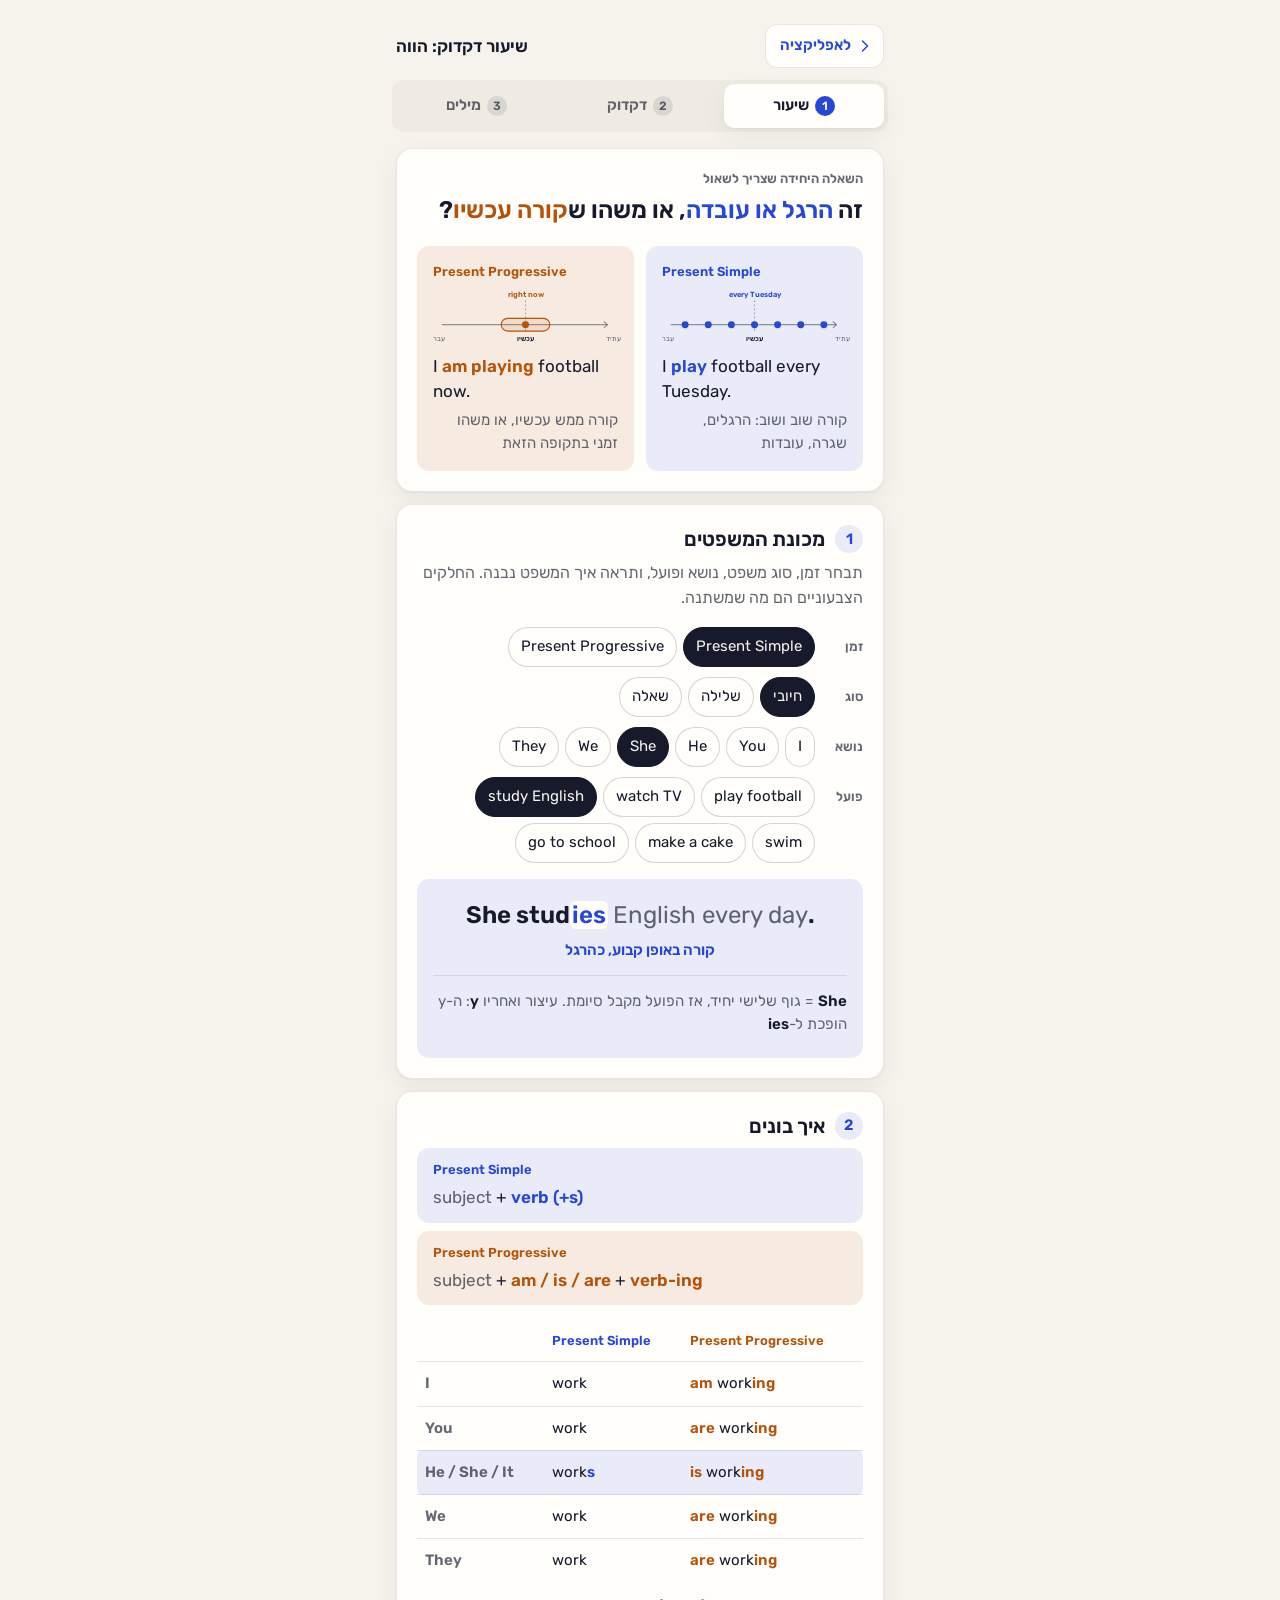
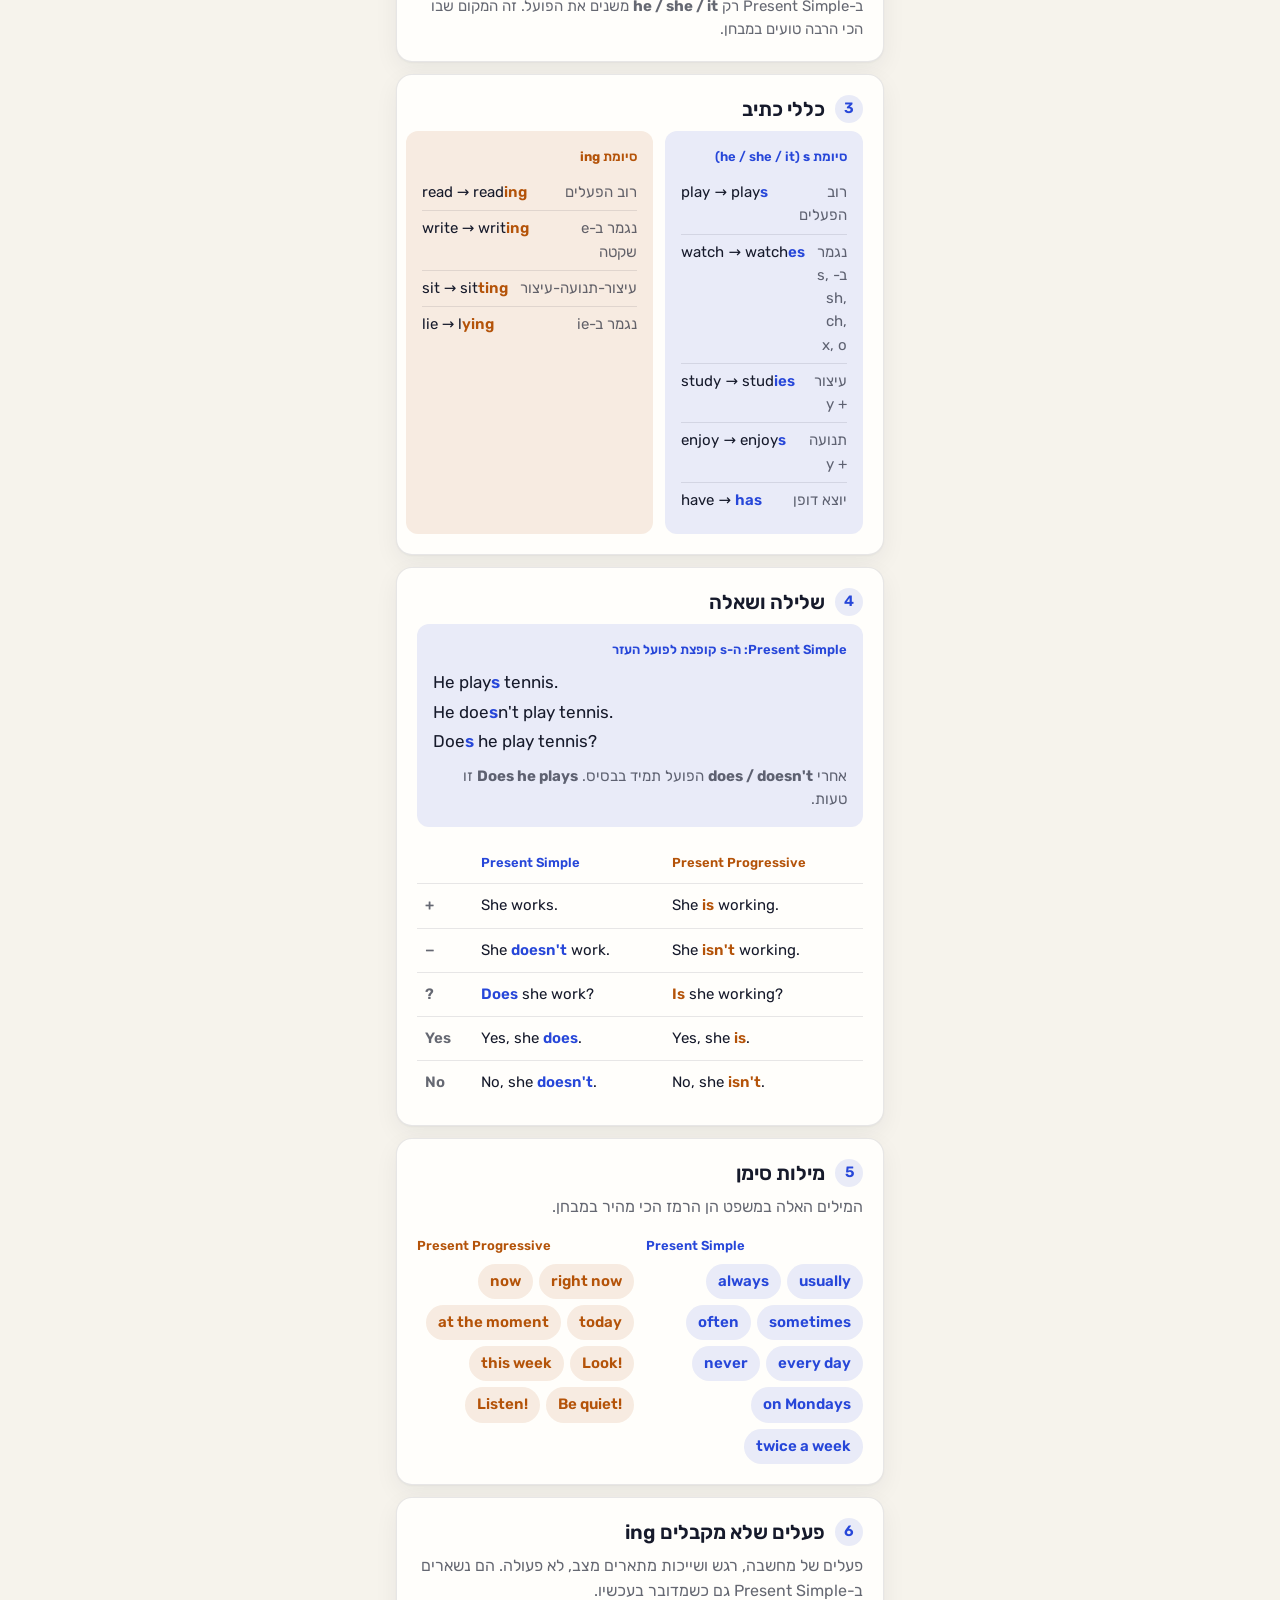
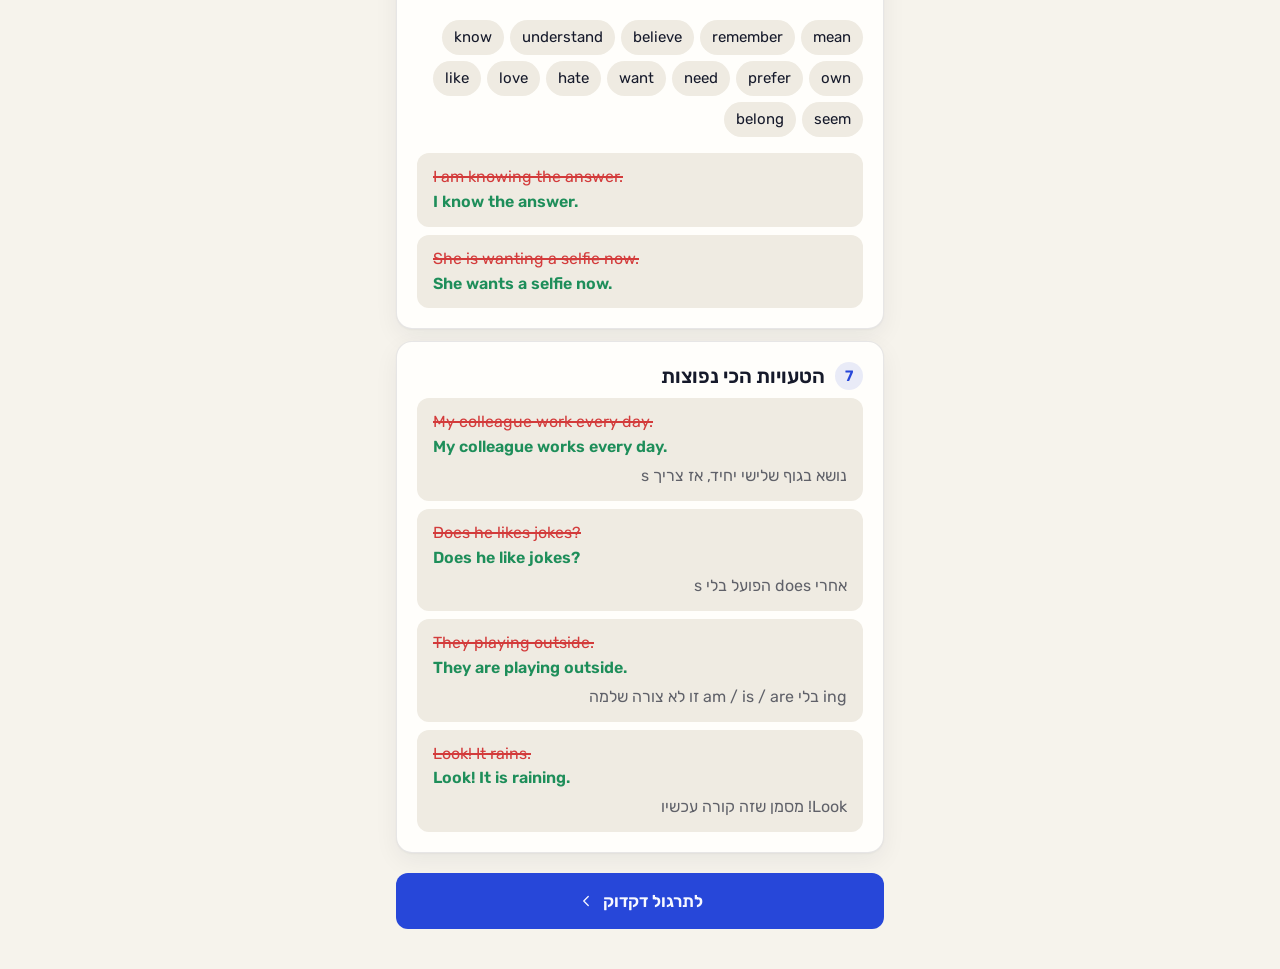
==== lesson.html @ 4d9238d3 "Add a present-tense grammar lesson with practice New lesson page (lesson.html) for today's three stu" ====
<!DOCTYPE html>
<html lang="he" dir="rtl">
<head>
<meta charset="UTF-8">
<meta name="viewport" content="width=device-width, initial-scale=1, viewport-fit=cover">
<title>שיעור דקדוק - הווה</title>
<link rel="manifest" href="manifest.json">
<link rel="icon" href="icons/icon-192.png">
<link rel="apple-touch-icon" href="icons/icon-192.png">
<meta name="color-scheme" content="light dark">
<meta name="theme-color" media="(prefers-color-scheme: light)" content="#F6F3EC">
<meta name="theme-color" media="(prefers-color-scheme: dark)" content="#0F1117">
<link rel="preconnect" href="https://fonts.googleapis.com">
<link rel="preconnect" href="https://fonts.gstatic.com" crossorigin>
<link rel="stylesheet" href="https://fonts.googleapis.com/css2?family=Rubik:wght@400;600&display=swap">
<link rel="stylesheet" href="css/style.css">
<link rel="stylesheet" href="css/lesson.css">
</head>
<body>
<main class="wrap lesson">
  <header class="topbar">
    <a class="back-btn pressable" href="index.html" id="back-link"></a>
    <h1 class="topbar-title">שיעור דקדוק: הווה</h1>
  </header>
  <nav class="tabs" id="tabs" role="tablist" aria-label="חלקי השיעור"></nav>
  <div id="panel"></div>
</main>
<script src="js/icons.js"></script>
<script>document.getElementById('back-link').innerHTML = icon('back') + '<span>לאפליקציה</span>';</script>
<script src="js/lesson.js"></script>
</body>
</html>
---- css/style.css ----
/* ===== Tokens ===== */
:root{
  --bg:            #F6F3EC;
  --surface:       #FFFEFB;
  --sunken:        #EFEBE2;
  --border:        rgba(22,26,43,0.10);
  --border-strong: rgba(22,26,43,0.18);
  --text-1:        #161A2B;
  --text-2:        rgba(22,26,43,0.66);
  --text-3:        rgba(22,26,43,0.44);

  --accent:        #2747D9;
  --accent-soft:   rgba(39,71,217,0.10);
  --on-accent:     #F7F8FF;
  --hero-bg:       #2747D9;
  --hero-fg:       #F7F8FF;

  --good:          #1E8E5A;
  --good-soft:     rgba(30,142,90,0.12);
  --bad:           #D33B3B;
  --bad-soft:      rgba(211,59,59,0.10);

  --card:          #FFFEFB;
  --card-back:     #FBF8F0;
  --card-rule:     rgba(39,71,217,0.12);
  --card-margin:   rgba(211,59,59,0.50);

  --elev: 0 1px 2px rgba(22,26,43,0.04), 0 8px 24px rgba(22,26,43,0.06);

  --r-sm: 12px;
  --r-md: 16px;
  --r-pill: 999px;

  --ease-out: cubic-bezier(0.23, 1, 0.32, 1);
  --font: 'Rubik', system-ui, -apple-system, 'Segoe UI', sans-serif;
}

@media (prefers-color-scheme: dark){
  :root{
    --bg:            #0F1117;
    --surface:       #171A22;
    --sunken:        #12141B;
    --border:        rgba(255,255,255,0.09);
    --border-strong: rgba(255,255,255,0.16);
    --text-1:        #EEF0F6;
    --text-2:        rgba(238,240,246,0.68);
    --text-3:        rgba(238,240,246,0.44);

    --accent:        #93A6FF;
    --accent-soft:   rgba(147,166,255,0.13);
    --on-accent:     #0F1117;
    --hero-bg:       #24317A;
    --hero-fg:       #EEF0F6;

    --good:          #4CC38A;
    --good-soft:     rgba(76,195,138,0.14);
    --bad:           #FF7B7B;
    --bad-soft:      rgba(255,123,123,0.13);

    --card:          #1B1E28;
    --card-back:     #1E2230;
    --card-rule:     rgba(147,166,255,0.09);
    --card-margin:   rgba(255,123,123,0.40);

    --elev: none;
  }
}

/* ===== Base ===== */
*{box-sizing:border-box;}
html{
  -webkit-tap-highlight-color:transparent;
  -webkit-text-size-adjust:100%;
  overscroll-behavior:none;
}
body{
  margin:0;
  background:var(--bg);
  color:var(--text-1);
  font-family:var(--font);
  font-size:16px;
  line-height:1.55;
  min-height:100dvh;
}
h1,h2,h3,p{margin:0;}
button{
  font:inherit;color:inherit;background:none;border:0;padding:0;margin:0;
  text-align:inherit;cursor:pointer;
  touch-action:manipulation;
  user-select:none;-webkit-user-select:none;
}
button:disabled{cursor:default;}
button:focus-visible{outline:2px solid var(--accent);outline-offset:2px;}
bdi{unicode-bidi:isolate;}
.icon{width:20px;height:20px;flex:none;}

.wrap{
  max-width:520px;margin:0 auto;
  padding:calc(env(safe-area-inset-top, 0px) + 24px) 16px calc(env(safe-area-inset-bottom, 0px) + 40px);
}

.pressable{transition:transform 140ms var(--ease-out), opacity 140ms var(--ease-out);}
.pressable:active:not(:disabled){transform:scale(0.97);}

/* ===== Shared ===== */
.lede{color:var(--text-2);font-size:16px;}
.chip{
  flex:none;display:inline-flex;align-items:center;gap:4px;
  font-size:13px;font-weight:600;line-height:1;
  padding:6px 10px;border-radius:var(--r-pill);
  background:var(--sunken);color:var(--text-2);
}
.chip-accent{background:var(--accent);color:var(--on-accent);}
.meter{display:block;height:6px;border-radius:var(--r-pill);background:var(--sunken);overflow:hidden;}
.meter > span{display:block;height:100%;border-radius:inherit;background:var(--accent);}

/* ===== Home ===== */
.home-head{margin-bottom:20px;}
.eyebrow{display:block;font-size:13px;font-weight:600;color:var(--accent);margin-bottom:4px;}
.home-head h1{font-size:32px;font-weight:600;line-height:1.2;margin-bottom:4px;}

.bento{display:grid;grid-template-columns:1fr 1fr;gap:12px;margin-bottom:12px;}

.home-rows{display:flex;flex-direction:column;gap:12px;margin-bottom:32px;}
a.exam-row, a.task-open{color:inherit;text-decoration:none;}
a.task-open{display:inline-flex;align-items:center;color:var(--accent);}
.exam-row{
  display:flex;align-items:center;gap:16px;width:100%;
  padding:16px;border-radius:var(--r-md);
  background:var(--surface);border:1px solid var(--border);box-shadow:var(--elev);
}
.exam-icon{
  flex:none;width:44px;height:44px;border-radius:var(--r-sm);
  display:flex;align-items:center;justify-content:center;
  background:var(--accent);color:var(--on-accent);
}
.exam-icon .icon{width:22px;height:22px;}
.exam-icon-soft{background:var(--accent-soft);color:var(--accent);}
.exam-row .meter{margin-top:6px;}
.row-go{flex:none;display:flex;color:var(--text-3);}
.bento-single{grid-template-columns:1fr;}
.tile{
  position:relative;display:flex;flex-direction:column;gap:4px;
  min-height:156px;padding:16px;border-radius:var(--r-md);
}
.tile-label{font-size:13px;font-weight:600;opacity:0.8;}
.tile-hero{background:var(--hero-bg);color:var(--hero-fg);}
.hero-num{display:flex;align-items:baseline;gap:6px;margin-top:4px;}
.hero-int{font-size:56px;font-weight:600;line-height:1;font-variant-numeric:tabular-nums;}
.hero-unit{font-size:24px;font-weight:600;opacity:0.7;}
.hero-clock{font-size:16px;font-variant-numeric:tabular-nums;opacity:0.8;align-self:flex-start;}
.tile-foot{margin-top:auto;font-size:13px;opacity:0.72;}
.hero-done{font-size:32px;font-weight:600;line-height:1.2;margin-top:auto;}

.tile-plan{
  background:var(--surface);border:1px solid var(--border);box-shadow:var(--elev);
  color:var(--text-1);
}
.tile-plan .tile-label{color:var(--accent);opacity:1;}
.plan-tile-day{font-size:20px;font-weight:600;line-height:1.25;}
.plan-tile-status{font-size:13px;color:var(--text-2);}
.tile-plan .meter{margin-top:auto;margin-inline-end:32px;}
.tile-go{
  position:absolute;inset-inline-end:12px;bottom:10px;
  color:var(--text-3);display:flex;
}

.section-title{font-size:20px;font-weight:600;margin-bottom:12px;}
.unit-list{display:flex;flex-direction:column;gap:12px;}
.unit{
  display:flex;align-items:center;gap:16px;width:100%;
  padding:16px;border-radius:var(--r-md);
  background:var(--surface);border:1px solid var(--border);box-shadow:var(--elev);
}
.unit-body{flex:1;min-width:0;display:flex;flex-direction:column;gap:2px;}
.unit-name{font-size:17px;font-weight:600;line-height:1.3;}
.unit-meta{font-size:13px;color:var(--text-2);}
.unit .meter{margin-top:6px;}

/* flame badge (the design you chose: glow ring + small flame) */
.dot-wrap{position:relative;flex:none;display:block;}
.dot{
  width:44px;height:44px;border-radius:50%;
  display:flex;align-items:center;justify-content:center;
  background:var(--accent-soft);color:var(--accent);
  font-size:15px;font-weight:600;line-height:1;
}
.dot-long{font-size:12px;}
.unit[data-id="hard"] .dot{background:var(--bad-soft);color:var(--bad);font-size:20px;}
.dot-ring{
  position:absolute;inset:-4px;border-radius:50%;border-style:solid;
  animation:ring-pulse 1.6s ease-in-out infinite;
}
.dot-flame{
  position:absolute;bottom:-3px;inset-inline-end:-3px;
  border-radius:50%;background:var(--surface);
  box-shadow:0 1px 4px rgba(0,0,0,0.18);
  display:flex;align-items:center;justify-content:center;
}
.flame-icon{flex:none;animation:flame-flicker 1s ease-in-out infinite;}
@keyframes ring-pulse{
  0%,100%{box-shadow:0 0 0 0 rgba(var(--ring-glow-rgb),0.45);}
  50%{box-shadow:0 0 0 6px rgba(var(--ring-glow-rgb),0);}
}
@keyframes flame-flicker{
  0%,100%{transform:scale(1) rotate(0deg);}
  25%{transform:scale(1.06) rotate(-3deg);}
  50%{transform:scale(1.1) rotate(0deg);}
  75%{transform:scale(1.06) rotate(3deg);}
}

/* ===== Top bar ===== */
.topbar{display:flex;align-items:center;gap:12px;min-height:44px;margin-bottom:20px;}
.back-btn{
  flex:none;display:inline-flex;align-items:center;gap:4px;
  min-height:44px;padding-inline:8px 14px;border-radius:var(--r-sm);
  background:var(--surface);border:1px solid var(--border);
  color:var(--accent);font-size:15px;font-weight:600;
}
.topbar-title{
  flex:1;min-width:0;font-size:17px;font-weight:600;
  white-space:nowrap;overflow:hidden;text-overflow:ellipsis;text-align:end;
}

/* ===== Practice ===== */
.wrap[data-screen="practice"]{min-height:100dvh;display:flex;flex-direction:column;}
.wrap[data-screen="practice"] .index-card{flex:1;max-height:480px;}
.wrap[data-screen="practice"] .answer-row{margin-top:auto;padding-top:16px;}
.round{margin-bottom:16px;}
.round-bar{display:flex;height:6px;border-radius:var(--r-pill);background:var(--sunken);overflow:hidden;margin-bottom:8px;}
.seg-good{background:var(--good);}
.seg-bad{background:var(--bad);}
.round-stats{display:flex;gap:16px;font-size:13px;color:var(--text-2);}
.stat b{font-size:17px;font-weight:600;font-variant-numeric:tabular-nums;margin-inline-end:2px;}
.stat-good b{color:var(--good);}
.stat-bad b{color:var(--bad);}
.stat-left{margin-inline-start:auto;}
.stat-left b{color:var(--text-1);}

.round-chip{
  font-size:13px;font-weight:600;color:var(--accent);
  background:var(--accent-soft);border-radius:var(--r-sm);
  padding:8px 12px;margin-bottom:12px;
}

/* The signature: a ruled index card */
.index-card{
  position:relative;display:flex;flex-direction:column;width:100%;
  min-height:280px;padding:0 20px 16px;
  border-radius:var(--r-md);border:1px solid var(--border);box-shadow:var(--elev);
  background-color:var(--card);
  background-image:repeating-linear-gradient(to bottom, transparent 0 31px, var(--card-rule) 31px 32px);
  background-size:100% calc(100% - 56px - 40px);
  background-position:0 56px;
  background-repeat:no-repeat;
  text-align:center;
}
.index-card::before{
  content:'';position:absolute;inset-inline:0;top:52px;height:2px;
  background:var(--card-margin);
}
.index-card.is-back{background-color:var(--card-back);}
.ic-head{
  display:flex;align-items:center;justify-content:space-between;
  height:52px;font-size:13px;font-weight:600;color:var(--text-2);
}
.ic-count{font-variant-numeric:tabular-nums;}
.ic-word{
  flex:1;display:flex;align-items:center;justify-content:center;flex-wrap:wrap;column-gap:8px;
  padding:24px 0;font-size:32px;font-weight:600;line-height:1.25;
  overflow-wrap:anywhere;
}
.ic-word-he{color:var(--accent);line-height:1.35;}
.ic-pos{font-size:17px;font-weight:400;color:var(--text-2);}
.ic-hint{min-height:20px;font-size:13px;color:var(--text-2);}

.index-card[data-anim="flip"]{animation:card-flip 180ms var(--ease-out);}
.index-card[data-anim="next"]{animation:card-next 220ms var(--ease-out);}
@keyframes card-flip{
  from{transform:scale(0.98);filter:blur(2px);opacity:0.6;}
  to{transform:none;filter:none;opacity:1;}
}
@keyframes card-next{
  from{transform:translateY(10px);opacity:0;}
  to{transform:none;opacity:1;}
}

.answer-row{display:flex;gap:12px;}
.btn{
  display:inline-flex;align-items:center;justify-content:center;gap:8px;
  min-height:56px;padding:0 16px;border-radius:var(--r-sm);
  font-size:17px;font-weight:600;line-height:1;
}
.answer-row .btn{flex:1;}
.btn-bad{background:var(--bad-soft);color:var(--bad);}
.btn-good{background:var(--good-soft);color:var(--good);}
.btn:disabled{opacity:0.4;}

.tool-row{display:flex;align-items:center;justify-content:space-between;gap:12px;margin-top:12px;}
.btn-quiet{
  display:inline-flex;align-items:center;gap:6px;
  min-height:44px;padding-inline:8px 12px;border-radius:var(--r-sm);
  color:var(--text-2);font-size:15px;font-weight:600;
}
.btn-quiet:disabled{opacity:0.4;}
.icon-btn{
  width:48px;height:48px;border-radius:var(--r-sm);
  display:inline-flex;align-items:center;justify-content:center;
  background:var(--surface);border:1px solid var(--border);color:var(--accent);
}
.icon-btn .icon{width:22px;height:22px;}

/* ===== Done ===== */
.done-screen{
  display:flex;flex-direction:column;align-items:center;text-align:center;
  padding:32px 20px 20px;border-radius:var(--r-md);
  background:var(--surface);border:1px solid var(--border);box-shadow:var(--elev);
}
.done-mark{
  width:64px;height:64px;border-radius:50%;margin-bottom:16px;
  display:flex;align-items:center;justify-content:center;
  background:var(--good-soft);color:var(--good);
  animation:done-pop 320ms var(--ease-out) both;
}
.done-mark .icon{width:32px;height:32px;stroke-width:2.25;}
.done-screen h2{font-size:24px;font-weight:600;line-height:1.25;margin-bottom:8px;}
.done-screen p{color:var(--text-2);margin-bottom:24px;}
.done-screen .btn{width:100%;margin-top:8px;}
.btn-primary{background:var(--accent);color:var(--on-accent);}
.btn-secondary{background:var(--accent-soft);color:var(--accent);}
@keyframes done-pop{
  from{transform:scale(0.9);opacity:0;}
  to{transform:none;opacity:1;}
}

/* ===== Study plan ===== */
.topbar + .lede{margin-bottom:16px;}
.day{
  padding:16px;margin-bottom:12px;border-radius:var(--r-md);
  background:var(--surface);border:1px solid var(--border);box-shadow:var(--elev);
  scroll-margin-top:16px;
}
.day.today{border-color:var(--accent);box-shadow:0 0 0 1px var(--accent), var(--elev);}
.day.past{opacity:0.6;}
.day-head{display:flex;align-items:baseline;gap:8px;margin-bottom:4px;}
.day-head h2{font-size:17px;font-weight:600;}
.day-sub{font-size:13px;color:var(--text-2);}
.day-head .chip, .day-count{margin-inline-start:auto;align-self:center;}
.day-count{font-size:13px;font-weight:600;color:var(--text-2);font-variant-numeric:tabular-nums;}
.day-rest{color:var(--text-2);}

.tasks{list-style:none;margin:0;padding:0;}
.task{display:flex;align-items:center;gap:8px;border-top:1px solid var(--border);}
.task:first-child{border-top:0;}
.task-toggle{
  flex:1;min-width:0;display:flex;align-items:center;gap:12px;
  min-height:52px;padding:8px 0;text-align:start;
}
.check{
  flex:none;width:24px;height:24px;border-radius:50%;
  border:2px solid var(--border-strong);
  display:flex;align-items:center;justify-content:center;color:var(--on-accent);
}
.check .icon{width:14px;height:14px;stroke-width:2.5;opacity:0;}
.task.is-done .check{background:var(--good);border-color:var(--good);}
.task.is-done .check .icon{opacity:1;}
.task.pop .check{animation:check-pop 160ms var(--ease-out);}
@keyframes check-pop{
  from{transform:scale(0.85);}
  to{transform:none;}
}
.task-text{flex:1;line-height:1.45;}
.task-text bdi{white-space:nowrap;}
.task.is-done .task-text{color:var(--text-2);text-decoration:line-through;text-decoration-color:var(--border-strong);}
.task-open{
  flex:none;min-height:44px;padding:0 12px;border-radius:var(--r-sm);
  background:var(--accent-soft);color:var(--accent);font-size:13px;font-weight:600;
}

.tips{margin:12px 0 0;padding:8px 12px;border-radius:var(--r-sm);background:var(--sunken);}
.tip{display:flex;justify-content:space-between;gap:12px;padding:4px 0;font-size:15px;}
.tip dt{color:var(--text-2);}
.tip dd{margin:0;font-weight:600;color:var(--accent);white-space:nowrap;}

/* ===== Screen enter (only when switching screens) ===== */
.screen-enter > *{animation:rise 260ms var(--ease-out) both;}
.screen-enter > *:nth-child(2){animation-delay:40ms;}
.screen-enter > *:nth-child(3){animation-delay:80ms;}
.screen-enter > *:nth-child(4){animation-delay:120ms;}
.screen-enter > *:nth-child(n+5){animation-delay:160ms;}
@keyframes rise{
  from{transform:translateY(8px);opacity:0;}
  to{transform:none;opacity:1;}
}

/* ===== Hover (mouse only) ===== */
@media (hover: hover) and (pointer: fine){
  .unit:hover, .tile-plan:hover, .exam-row:hover, .day:hover{border-color:var(--border-strong);}
  .back-btn:hover, .icon-btn:hover{border-color:var(--border-strong);}
  .btn-quiet:not(:disabled):hover{color:var(--text-1);}
}

@media (prefers-reduced-motion: reduce){
  .dot-ring, .flame-icon{animation:none;}
  .pressable:active:not(:disabled){transform:none;}
  .screen-enter > *, .index-card[data-anim], .done-mark, .task.pop .check{animation:fade 160ms ease both;}
  @keyframes fade{from{opacity:0;}to{opacity:1;}}
}
---- css/lesson.css ----
/* Lesson page. Builds on the tokens in style.css.
   Two tenses get two codes everywhere: Simple = ink blue (the accent), Progressive = amber. */
:root{
  --simple:      var(--accent);
  --simple-soft: var(--accent-soft);
  --prog:        #B45309;
  --prog-soft:   rgba(180,83,9,0.11);
  --r-xs: 6px;
}
@media (prefers-color-scheme: dark){
  :root{
    --prog:      #F5B25C;
    --prog-soft: rgba(245,178,92,0.14);
  }
}

a{color:inherit;text-decoration:none;}
a:focus-visible{outline:2px solid var(--accent);outline-offset:2px;}
.lesson .topbar{margin-bottom:12px;}

/* Tabs */
.tabs{
  position:sticky;top:0;z-index:5;
  display:grid;grid-template-columns:repeat(3,1fr);gap:4px;
  padding:4px;margin:0 -4px 16px;border-radius:var(--r-sm);
  background:var(--sunken);
}
.tab{
  display:flex;align-items:center;justify-content:center;gap:6px;
  min-height:44px;padding:0 8px;border-radius:10px;
  font-size:15px;font-weight:600;color:var(--text-2);text-align:center;
  transition:background-color 150ms var(--ease-out), color 150ms var(--ease-out);
  user-select:none;-webkit-user-select:none;touch-action:manipulation;
}
.tab-num{
  flex:none;width:20px;height:20px;border-radius:50%;
  display:flex;align-items:center;justify-content:center;
  font-size:12px;background:var(--border);color:var(--text-2);
}
.tab.on{background:var(--surface);color:var(--text-1);box-shadow:var(--elev);}
.tab.on .tab-num{background:var(--accent);color:var(--on-accent);}

/* Lesson cards */
.ls-card{
  padding:20px;margin-bottom:12px;border-radius:var(--r-md);
  background:var(--surface);border:1px solid var(--border);box-shadow:var(--elev);
}
.ls-card h3{display:flex;align-items:center;gap:10px;font-size:20px;font-weight:600;line-height:1.3;margin-bottom:8px;}
.ls-num{
  flex:none;width:28px;height:28px;border-radius:50%;
  display:flex;align-items:center;justify-content:center;
  font-size:15px;background:var(--accent-soft);color:var(--accent);
}
.ls-text{color:var(--text-2);margin-bottom:16px;}
.ls-note{font-size:15px;color:var(--text-2);margin-top:12px;}
.ls-kicker{font-size:13px;font-weight:600;color:var(--text-2);margin-bottom:6px;}
.ls-hero h2{font-size:24px;font-weight:600;line-height:1.3;margin-bottom:20px;}
.c-simple{color:var(--simple);}
.c-prog{color:var(--prog);}
.en{font-size:17px;line-height:1.5;}
.en b{font-weight:600;}

.t-simple{--t:var(--simple);--t-soft:var(--simple-soft);}
.t-prog{--t:var(--prog);--t-soft:var(--prog-soft);}
.vs-name{display:block;font-size:13px;font-weight:600;color:var(--t, var(--text-2));margin-bottom:8px;}

/* Hero: two timelines */
.vs{display:grid;grid-template-columns:1fr;gap:12px;}
.vs-col{padding:16px;border-radius:var(--r-sm);background:var(--t-soft);}
.vs-col .en b{color:var(--t);}
.vs-he{font-size:15px;color:var(--text-2);margin-top:4px;}
.timeline{display:block;width:100%;height:auto;margin:4px 0 8px;overflow:visible;}
.tl-axis{stroke:var(--text-3);stroke-width:2;stroke-linecap:round;stroke-linejoin:round;}
.tl-now{stroke:var(--text-3);stroke-width:1.5;stroke-dasharray:3 4;}
.tl-label{font-family:var(--font);font-size:12px;fill:var(--text-2);}
.tl-label-now{font-weight:600;fill:var(--text-1);}
.tl-cap{font-family:var(--font);font-size:13px;font-weight:600;fill:var(--simple);direction:ltr;}
.tl-cap-prog{fill:var(--prog);}
.tl-dot{fill:var(--simple);}
.tl-band{fill:var(--prog-soft);stroke:var(--prog);stroke-width:2;}
.tl-band-dot{fill:var(--prog);}

/* Sentence machine */
.sm-controls{display:flex;flex-direction:column;gap:10px;margin-bottom:16px;}
.sm-row{display:flex;align-items:flex-start;gap:12px;}
.sm-label{flex:none;width:36px;padding-top:10px;font-size:13px;font-weight:600;color:var(--text-2);}
.seg{display:flex;flex-wrap:wrap;gap:6px;flex:1;min-width:0;}
.seg-btn{
  min-height:40px;padding:0 12px;border-radius:var(--r-pill);
  border:1px solid var(--border-strong);background:var(--surface);
  font-size:15px;color:var(--text-1);
  transition:background-color 150ms var(--ease-out), border-color 150ms var(--ease-out), color 150ms var(--ease-out), transform 140ms var(--ease-out);
}
.seg-btn:active{transform:scale(0.97);}
.seg-btn.on{background:var(--text-1);border-color:var(--text-1);color:var(--bg);}
.sm-output{padding:20px 16px;border-radius:var(--r-sm);background:var(--t-soft);text-align:center;}
.sm-output.t-simple{--t:var(--simple);--t-soft:var(--simple-soft);}
.sm-output.t-prog{--t:var(--prog);--t-soft:var(--prog-soft);}
.sm-output.bump .sm-sentence{animation:sm-bump 200ms var(--ease-out);}
@keyframes sm-bump{from{opacity:0.4;transform:translateY(4px);}to{opacity:1;transform:none;}}
.sm-sentence{font-size:24px;font-weight:600;line-height:1.35;overflow-wrap:anywhere;}
.tk-aux{color:var(--t);}
.tk-suf{color:var(--t);background:var(--surface);border-radius:var(--r-xs);padding:0 2px;}
.tk-rest{color:var(--text-2);font-weight:400;}
.sm-meaning{font-size:15px;font-weight:600;color:var(--t);margin-top:8px;}
.sm-rules{list-style:none;margin:12px 0 0;padding:12px 0 0;border-top:1px solid var(--border);text-align:start;}
.sm-rules li{font-size:15px;color:var(--text-2);padding:2px 0;}
.sm-rules li b{color:var(--text-1);font-weight:600;}

/* Formula + tables */
.formula{display:flex;flex-direction:column;gap:8px;margin-bottom:16px;}
.formula-row{padding:12px 16px;border-radius:var(--r-sm);background:var(--t-soft);}
.formula-row .vs-name{margin-bottom:4px;}
.formula-row p{font-size:17px;}
.f-part{color:var(--text-2);}
.f-key{color:var(--t);font-weight:600;white-space:nowrap;}
.table-wrap{overflow-x:auto;margin:0 -4px;padding:0 4px;direction:ltr;}
.conj{width:100%;border-collapse:collapse;font-size:15px;}
.conj th, .conj td{padding:10px 8px;text-align:left;border-bottom:1px solid var(--border);white-space:nowrap;}
.conj thead th{font-size:13px;font-weight:600;white-space:normal;vertical-align:bottom;}
.conj tbody th{font-weight:600;color:var(--text-2);white-space:normal;}
.conj-forms td{white-space:normal;}
.conj tbody tr:last-child th, .conj tbody tr:last-child td{border-bottom:0;}
.row-third{background:var(--simple-soft);}
.row-third th:first-child{border-radius:var(--r-xs) 0 0 var(--r-xs);}
.row-third td:last-child{border-radius:0 var(--r-xs) var(--r-xs) 0;}
.hl-s{color:var(--simple);font-weight:600;}
.hl-p{color:var(--prog);font-weight:600;}

/* Spelling */
.spell-grid{display:grid;grid-template-columns:1fr;gap:12px;}
.spell{padding:16px;border-radius:var(--r-sm);background:var(--t-soft);}
.spell ul{list-style:none;margin:0;padding:0;}
.spell li{display:flex;justify-content:space-between;align-items:baseline;gap:12px;padding:6px 0;border-top:1px solid var(--border);font-size:15px;}
.spell li:first-child{border-top:0;}
.spell li span:first-child{color:var(--text-2);}
.spell li span:last-child{white-space:nowrap;}
.spell li b{color:var(--t);font-weight:600;}

/* The s jumps */
.jump{padding:16px;border-radius:var(--r-sm);background:var(--t-soft);margin-bottom:16px;}
.jump .en{padding:2px 0;}
.jump .ls-note{margin-top:8px;}

/* Signals + tags */
.signals{display:grid;grid-template-columns:1fr;gap:12px;}
.tags{display:flex;flex-wrap:wrap;gap:6px;justify-content:flex-end;}
.tags span{
  padding:6px 12px;border-radius:var(--r-pill);font-size:15px;
  background:var(--t-soft, var(--sunken));color:var(--t, var(--text-1));font-weight:600;
}
.tags-plain{margin-bottom:16px;}
.tags-plain span{background:var(--sunken);color:var(--text-1);font-weight:400;}

/* Fixes */
.fix-list{display:flex;flex-direction:column;gap:8px;}
.fix{padding:12px 16px;border-radius:var(--r-sm);background:var(--sunken);}
.fix p{font-size:16px;}
.fix-bad{color:var(--bad);text-decoration:line-through;text-decoration-thickness:1.5px;}
.fix-good{color:var(--good);font-weight:600;}
.fix-why{font-size:13px;color:var(--text-2);margin-top:4px;}

.ls-next{width:100%;margin-top:8px;}
.ls-next .icon, .q-next .icon{width:18px;height:18px;}

/* ===== Quiz ===== */
.quiz-head{display:flex;align-items:center;justify-content:space-between;font-size:15px;color:var(--text-2);margin-bottom:8px;}
.quiz-score{display:inline-flex;align-items:center;gap:4px;font-weight:600;color:var(--good);}
.quiz-score .icon{width:16px;height:16px;stroke-width:2.5;}
.quiz-meter{margin-bottom:16px;}
.q-card{
  padding:20px;border-radius:var(--r-md);
  background:var(--surface);border:1px solid var(--border);box-shadow:var(--elev);
}
.q-type{font-size:13px;font-weight:600;color:var(--text-2);margin-bottom:12px;}
.q-sentence{font-size:20px;font-weight:600;line-height:1.5;margin-bottom:20px;overflow-wrap:anywhere;}
.q-verb{color:var(--accent);font-weight:400;}
.blank{
  display:inline-block;min-width:72px;height:1.1em;vertical-align:-0.15em;
  border-bottom:2px solid var(--accent);margin:0 2px;
}

.options{display:flex;flex-direction:column;gap:8px;}
.options-2{flex-direction:row;}
.options-2 .opt{flex:1;justify-content:center;}
.opt{
  display:flex;align-items:center;gap:8px;
  min-height:52px;padding:0 16px;border-radius:var(--r-sm);
  border:1px solid var(--border-strong);background:var(--surface);
  font-size:17px;font-weight:600;text-align:left;
  transition:background-color 150ms var(--ease-out), border-color 150ms var(--ease-out), color 150ms var(--ease-out), transform 140ms var(--ease-out);
}
.opt .icon{width:18px;height:18px;}
.opt:disabled{cursor:default;}
.opt:disabled:not(.is-right):not(.is-wrong){opacity:0.5;}
.opt.is-right{background:var(--good-soft);border-color:var(--good);color:var(--good);}
.opt.is-wrong{background:var(--bad-soft);border-color:var(--bad);color:var(--bad);}

.type-row{display:flex;gap:8px;}
.type-input{
  flex:1;min-width:0;min-height:52px;padding:0 14px;border-radius:var(--r-sm);
  border:1px solid var(--border-strong);background:var(--bg);color:var(--text-1);
  font:inherit;font-size:17px;
}
.type-input:focus{outline:2px solid var(--accent);outline-offset:1px;border-color:transparent;}
.type-input.is-right{border-color:var(--good);background:var(--good-soft);color:var(--good);}
.type-input.is-wrong{border-color:var(--bad);background:var(--bad-soft);color:var(--bad);text-decoration:line-through;}
.type-row .btn{min-height:52px;}

.feedback{
  margin-top:16px;padding:14px 16px;border-radius:var(--r-sm);
  animation:fb-in 220ms var(--ease-out);
}
@keyframes fb-in{from{opacity:0;transform:translateY(6px);}to{opacity:1;transform:none;}}
.fb-good{background:var(--good-soft);}
.fb-bad{background:var(--bad-soft);}
.fb-title{display:flex;align-items:center;gap:6px;font-weight:600;margin-bottom:6px;}
.fb-good .fb-title{color:var(--good);}
.fb-bad .fb-title{color:var(--bad);}
.fb-title .icon{width:18px;height:18px;stroke-width:2.5;}
.fb-full{font-size:17px;line-height:1.5;}
.fb-full mark{background:none;color:var(--good);font-weight:600;}
.fb-why{font-size:15px;color:var(--text-2);margin-top:4px;}
.q-next{width:100%;margin-top:12px;}

/* Results */
.result{
  display:flex;flex-direction:column;align-items:center;text-align:center;
  padding:28px 20px 20px;border-radius:var(--r-md);
  background:var(--surface);border:1px solid var(--border);box-shadow:var(--elev);
  margin-bottom:24px;
}
.result .tile-label{color:var(--text-2);}
.result-score{display:flex;align-items:baseline;gap:2px;margin:8px 0;direction:ltr;}
.result-int{font-size:56px;font-weight:600;line-height:1;font-variant-numeric:tabular-nums;}
.result-of{font-size:24px;font-weight:600;color:var(--text-2);}
.result-msg{color:var(--text-2);margin-bottom:20px;}
.result .btn{width:100%;margin-top:8px;}
.mist-title{font-size:17px;font-weight:600;margin-bottom:8px;}
.mistakes{display:flex;flex-direction:column;gap:8px;}
.mistake{padding:12px 16px;border-radius:var(--r-sm);background:var(--surface);border:1px solid var(--border);}

@media (min-width: 560px){
  .vs, .spell-grid, .signals{grid-template-columns:1fr 1fr;}
}
@media (hover: hover) and (pointer: fine){
  .opt:not(:disabled):hover, .seg-btn:not(.on):hover{border-color:var(--text-3);}
  .tab:not(.on):hover{color:var(--text-1);}
}
@media (prefers-reduced-motion: reduce){
  .feedback, .sm-output.bump .sm-sentence{animation:fade 160ms ease both;}
  .seg-btn:active{transform:none;}
}
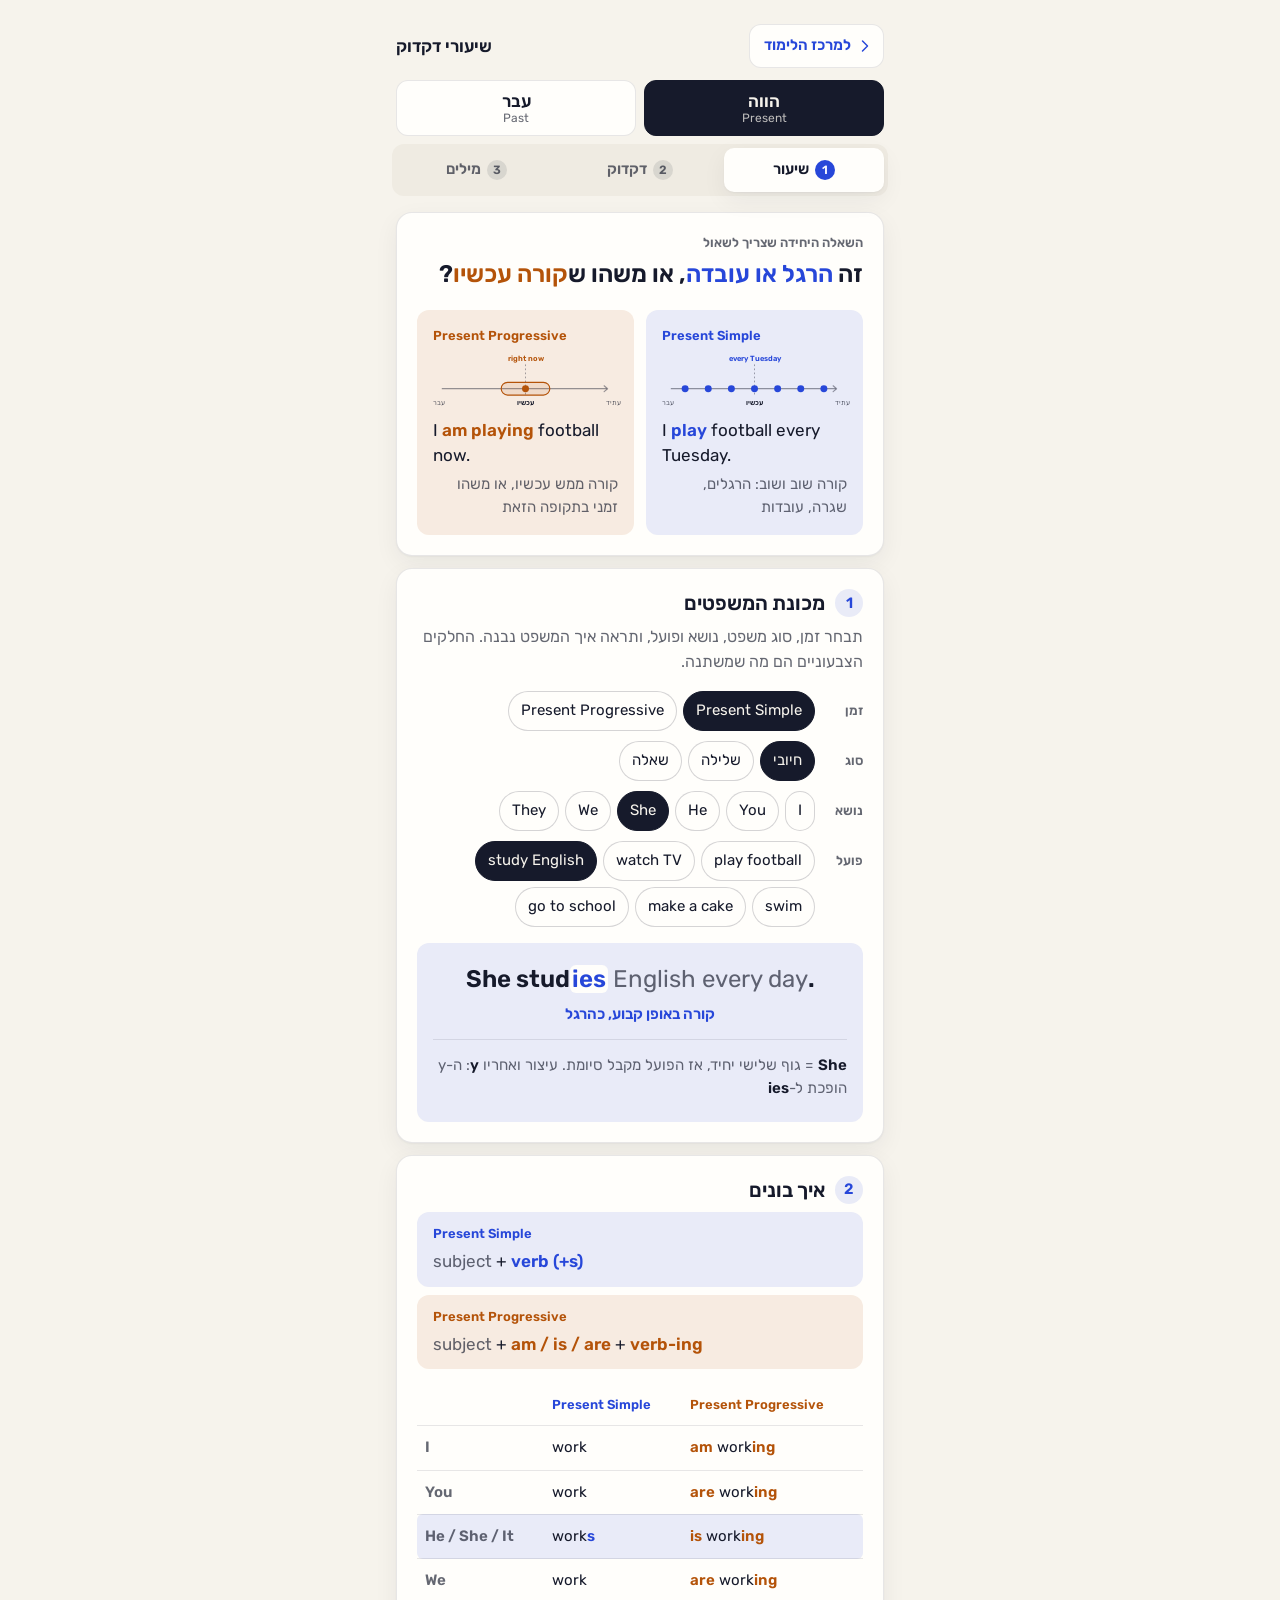
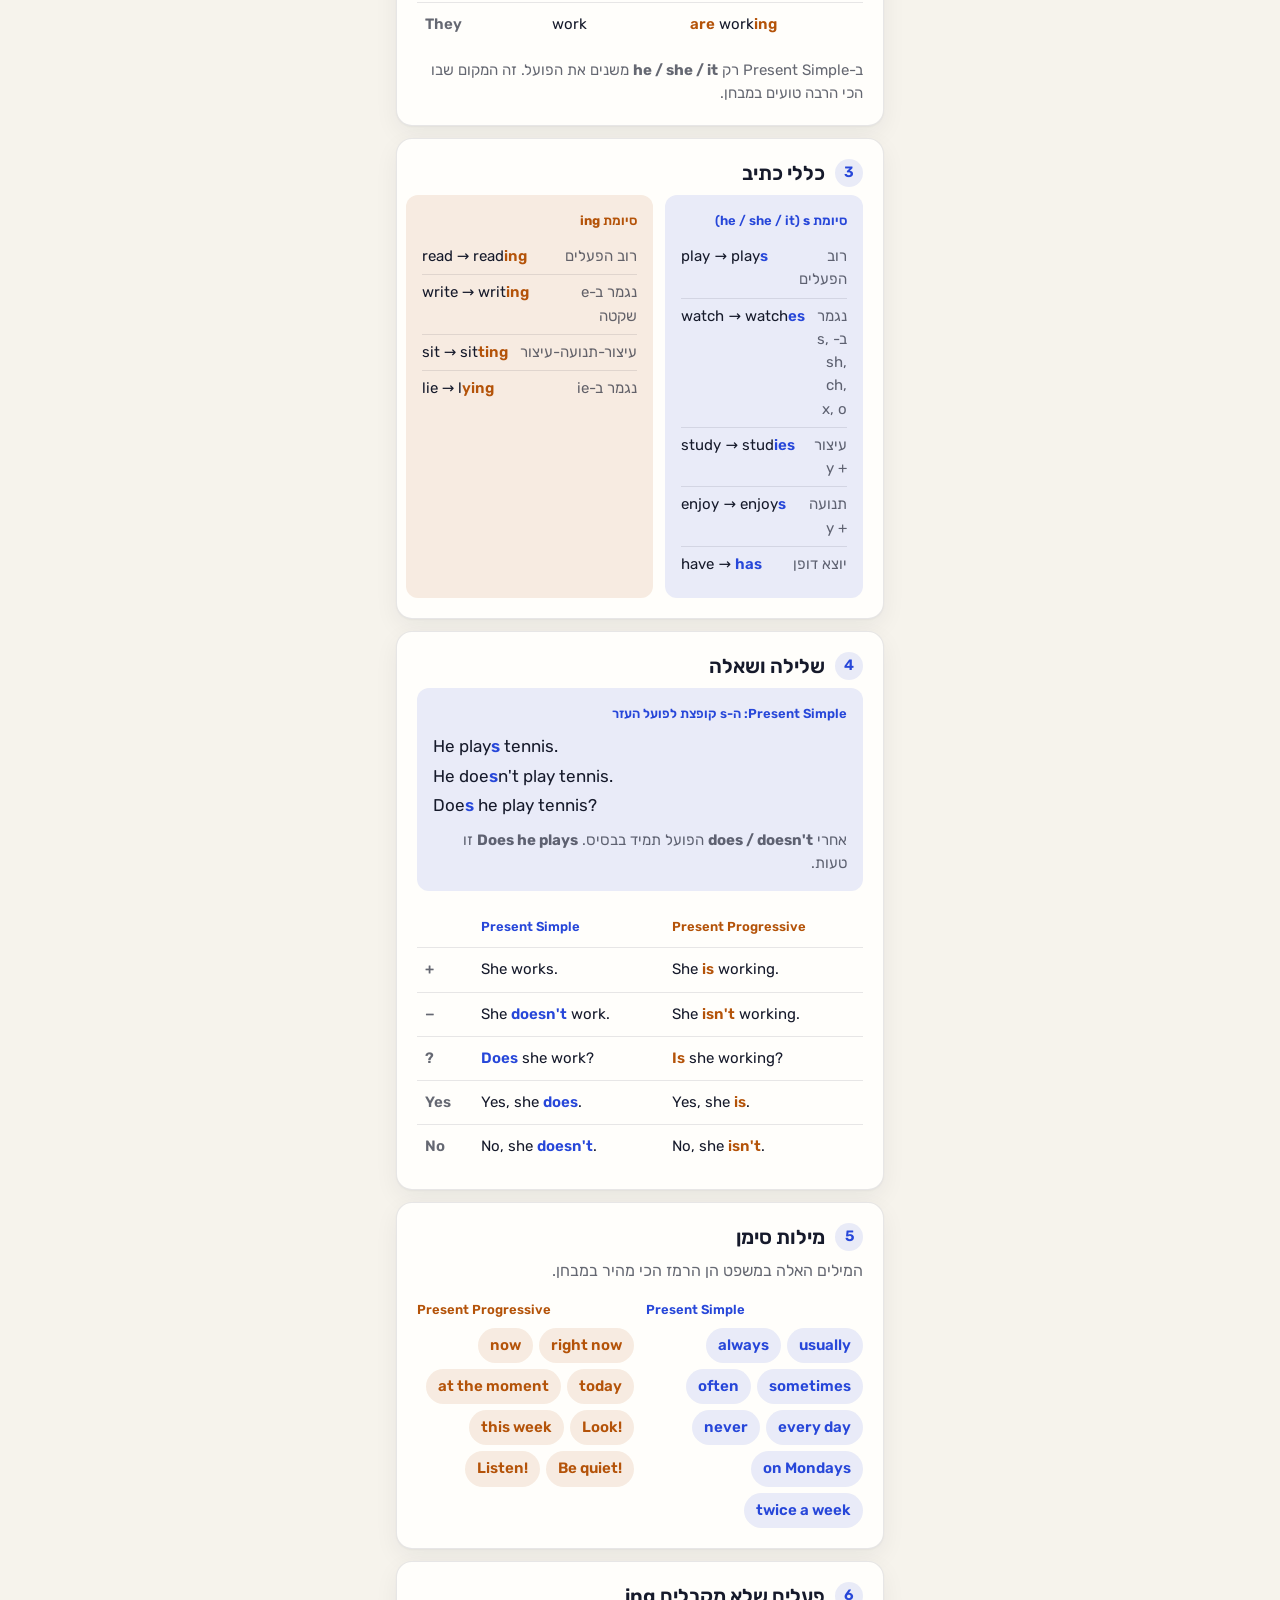
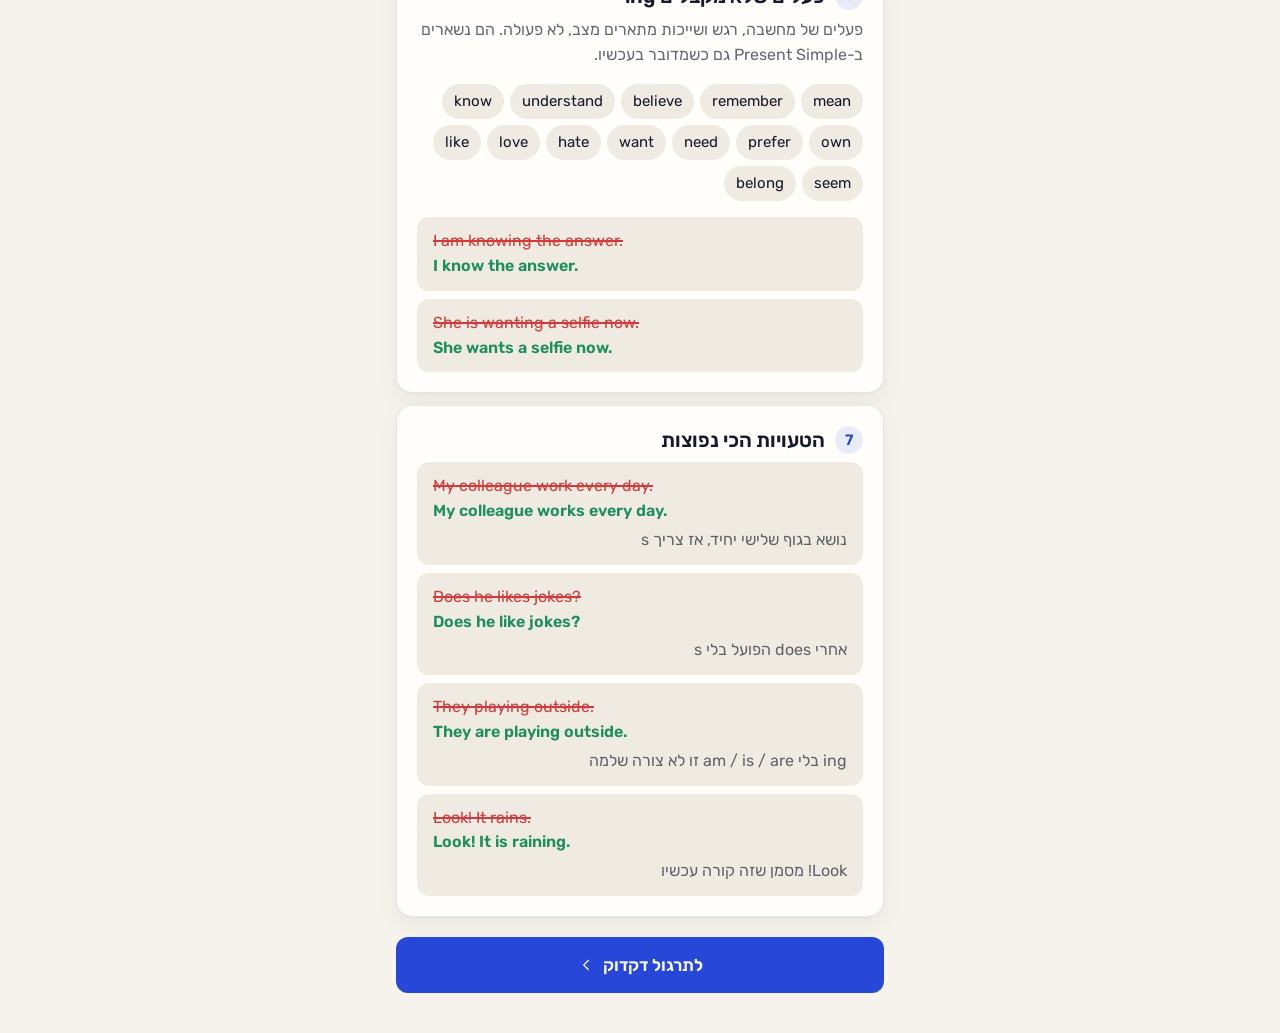
==== commit d84ee590: "Turn the home screen into a study centre and add the past-tense review Home is now one study centre:" ====
--- a/lesson.html
+++ b/lesson.html
@@ -3,7 +3,7 @@
 <head>
 <meta charset="UTF-8">
 <meta name="viewport" content="width=device-width, initial-scale=1, viewport-fit=cover">
-<title>שיעור דקדוק - הווה</title>
+<title>שיעורי דקדוק</title>
 <link rel="manifest" href="manifest.json">
 <link rel="icon" href="icons/icon-192.png">
 <link rel="apple-touch-icon" href="icons/icon-192.png">
@@ -20,13 +20,13 @@
 <main class="wrap lesson">
   <header class="topbar">
     <a class="back-btn pressable" href="index.html" id="back-link"></a>
-    <h1 class="topbar-title">שיעור דקדוק: הווה</h1>
+    <h1 class="topbar-title">שיעורי דקדוק</h1>
   </header>
-  <nav class="tabs" id="tabs" role="tablist" aria-label="חלקי השיעור"></nav>
+  <div id="nav"></div>
   <div id="panel"></div>
 </main>
 <script src="js/icons.js"></script>
-<script>document.getElementById('back-link').innerHTML = icon('back') + '<span>לאפליקציה</span>';</script>
+<script>document.getElementById('back-link').innerHTML = icon('back') + '<span>למרכז הלימוד</span>';</script>
 <script src="js/lesson.js"></script>
 </body>
 </html>
--- a/css/style.css
+++ b/css/style.css
@@ -119,8 +119,6 @@
 .eyebrow{display:block;font-size:13px;font-weight:600;color:var(--accent);margin-bottom:4px;}
 .home-head h1{font-size:32px;font-weight:600;line-height:1.2;margin-bottom:4px;}
 
-.bento{display:grid;grid-template-columns:1fr 1fr;gap:12px;margin-bottom:12px;}
-
 .home-rows{display:flex;flex-direction:column;gap:12px;margin-bottom:32px;}
 a.exam-row, a.task-open{color:inherit;text-decoration:none;}
 a.task-open{display:inline-flex;align-items:center;color:var(--accent);}
@@ -138,7 +136,6 @@
 .exam-icon-soft{background:var(--accent-soft);color:var(--accent);}
 .exam-row .meter{margin-top:6px;}
 .row-go{flex:none;display:flex;color:var(--text-3);}
-.bento-single{grid-template-columns:1fr;}
 .tile{
   position:relative;display:flex;flex-direction:column;gap:4px;
   min-height:156px;padding:16px;border-radius:var(--r-md);
@@ -152,18 +149,14 @@
 .tile-foot{margin-top:auto;font-size:13px;opacity:0.72;}
 .hero-done{font-size:32px;font-weight:600;line-height:1.2;margin-top:auto;}
 
-.tile-plan{
-  background:var(--surface);border:1px solid var(--border);box-shadow:var(--elev);
-  color:var(--text-1);
-}
-.tile-plan .tile-label{color:var(--accent);opacity:1;}
-.plan-tile-day{font-size:20px;font-weight:600;line-height:1.25;}
-.plan-tile-status{font-size:13px;color:var(--text-2);}
-.tile-plan .meter{margin-top:auto;margin-inline-end:32px;}
-.tile-go{
-  position:absolute;inset-inline-end:12px;bottom:10px;
-  color:var(--text-3);display:flex;
-}
+.hero-wide{
+  flex-direction:row;align-items:flex-end;justify-content:space-between;gap:12px;
+  min-height:0;margin-bottom:12px;
+}
+.hero-main, .hero-side{display:flex;flex-direction:column;gap:4px;}
+.hero-side{align-items:flex-end;text-align:end;}
+.hero-side .tile-foot{margin-top:0;}
+.hero-wide .hero-done{margin-top:4px;}
 
 .section-title{font-size:20px;font-weight:600;margin-bottom:12px;}
 .unit-list{display:flex;flex-direction:column;gap:12px;}
@@ -333,21 +326,46 @@
   to{transform:none;opacity:1;}
 }
 
-/* ===== Study plan ===== */
-.topbar + .lede{margin-bottom:16px;}
-.day{
-  padding:16px;margin-bottom:12px;border-radius:var(--r-md);
+/* ===== Study centre ===== */
+.center{margin-bottom:32px;}
+.day-strip{display:grid;grid-template-columns:repeat(6,1fr);gap:6px;margin-bottom:12px;}
+.ds{
+  display:flex;flex-direction:column;align-items:center;gap:2px;
+  min-height:72px;padding:8px 2px;border-radius:var(--r-sm);
+  background:var(--surface);border:1px solid var(--border);
+  transition:background-color 150ms var(--ease-out), border-color 150ms var(--ease-out), transform 140ms var(--ease-out);
+}
+.ds:active{transform:scale(0.96);}
+.ds-day{font-size:17px;font-weight:600;line-height:1.2;}
+.ds-num{font-size:12px;color:var(--text-2);font-variant-numeric:tabular-nums;}
+.ds-mark{margin-top:auto;font-size:12px;font-weight:600;color:var(--text-2);font-variant-numeric:tabular-nums;display:flex;}
+.ds-done{color:var(--good);}
+.ds-done .icon{width:16px;height:16px;stroke-width:2.5;}
+.ds.past{background:transparent;}
+.ds.today{border-color:var(--accent);}
+.ds.today .ds-day{color:var(--accent);}
+.ds.exam .ds-num{color:var(--bad);font-weight:600;}
+.ds.on{background:var(--accent);border-color:var(--accent);}
+.ds.on .ds-day, .ds.on .ds-num, .ds.on .ds-mark{color:var(--on-accent);}
+
+.day-panel{
+  padding:16px;border-radius:var(--r-md);
   background:var(--surface);border:1px solid var(--border);box-shadow:var(--elev);
-  scroll-margin-top:16px;
-}
-.day.today{border-color:var(--accent);box-shadow:0 0 0 1px var(--accent), var(--elev);}
-.day.past{opacity:0.6;}
-.day-head{display:flex;align-items:baseline;gap:8px;margin-bottom:4px;}
-.day-head h2{font-size:17px;font-weight:600;}
-.day-sub{font-size:13px;color:var(--text-2);}
-.day-head .chip, .day-count{margin-inline-start:auto;align-self:center;}
-.day-count{font-size:13px;font-weight:600;color:var(--text-2);font-variant-numeric:tabular-nums;}
-.day-rest{color:var(--text-2);}
+}
+.dp-label{display:block;font-size:13px;font-weight:600;color:var(--text-2);}
+.day-panel.is-today .dp-label{color:var(--accent);}
+.dp-head h2{font-size:20px;font-weight:600;line-height:1.3;}
+.dp-sub{font-size:15px;font-weight:400;color:var(--text-2);}
+.dp-progress{display:flex;align-items:center;gap:12px;margin:8px 0 4px;font-size:13px;font-weight:600;color:var(--text-2);white-space:nowrap;}
+.dp-progress .meter{flex:1;}
+.dp-group{font-size:13px;font-weight:600;color:var(--bad);margin-top:12px;}
+.dp-group-own{color:var(--text-2);}
+.dp-group + .tasks .task:first-child{border-top:0;}
+.day-rest{color:var(--text-2);margin-top:8px;}
+.task-body{flex:1;min-width:0;display:flex;flex-direction:column;gap:2px;}
+.task-tag{align-self:flex-start;font-size:12px;font-weight:600;color:var(--bad);background:var(--bad-soft);padding:2px 8px;border-radius:var(--r-pill);}
+.task.is-moved{opacity:0.6;}
+.task.is-moved .task-tag{color:var(--text-2);background:var(--sunken);}
 
 .tasks{list-style:none;margin:0;padding:0;}
 .task{display:flex;align-items:center;gap:8px;border-top:1px solid var(--border);}
@@ -395,7 +413,7 @@
 
 /* ===== Hover (mouse only) ===== */
 @media (hover: hover) and (pointer: fine){
-  .unit:hover, .tile-plan:hover, .exam-row:hover, .day:hover{border-color:var(--border-strong);}
+  .unit:hover, .exam-row:hover, .ds:not(.on):hover{border-color:var(--border-strong);}
   .back-btn:hover, .icon-btn:hover{border-color:var(--border-strong);}
   .btn-quiet:not(:disabled):hover{color:var(--text-1);}
 }
@@ -404,5 +422,6 @@
   .dot-ring, .flame-icon{animation:none;}
   .pressable:active:not(:disabled){transform:none;}
   .screen-enter > *, .index-card[data-anim], .done-mark, .task.pop .check{animation:fade 160ms ease both;}
+  .ds:active{transform:none;}
   @keyframes fade{from{opacity:0;}to{opacity:1;}}
 }
--- a/css/lesson.css
+++ b/css/lesson.css
@@ -18,6 +18,21 @@
 a:focus-visible{outline:2px solid var(--accent);outline-offset:2px;}
 .lesson .topbar{margin-bottom:12px;}
 
+/* Topic switch */
+.topic-switch{display:grid;grid-template-columns:1fr 1fr;gap:8px;margin-bottom:8px;}
+.topic{
+  display:flex;flex-direction:column;align-items:center;justify-content:center;gap:0;
+  min-height:56px;border-radius:var(--r-sm);
+  background:var(--surface);border:1px solid var(--border);
+  font-size:17px;font-weight:600;line-height:1.2;
+  transition:background-color 150ms var(--ease-out), border-color 150ms var(--ease-out), transform 140ms var(--ease-out);
+  user-select:none;-webkit-user-select:none;touch-action:manipulation;
+}
+.topic:active{transform:scale(0.97);}
+.topic-en{font-size:12px;font-weight:400;color:var(--text-2);}
+.topic.on{background:var(--text-1);border-color:var(--text-1);color:var(--bg);}
+.topic.on .topic-en{color:var(--bg);opacity:0.75;}
+
 /* Tabs */
 .tabs{
   position:sticky;top:0;z-index:5;
@@ -32,6 +47,7 @@
   transition:background-color 150ms var(--ease-out), color 150ms var(--ease-out);
   user-select:none;-webkit-user-select:none;touch-action:manipulation;
 }
+.tabs-2{grid-template-columns:repeat(2,1fr);}
 .tab-num{
   flex:none;width:20px;height:20px;border-radius:50%;
   display:flex;align-items:center;justify-content:center;
@@ -79,6 +95,10 @@
 .tl-dot{fill:var(--simple);}
 .tl-band{fill:var(--prog-soft);stroke:var(--prog);stroke-width:2;}
 .tl-band-dot{fill:var(--prog);}
+.tl-in{font-family:var(--font);font-size:12px;font-weight:600;direction:ltr;}
+.tl-in.tl-cap-prog{fill:var(--prog);}
+.tl-tick{stroke:var(--prog);stroke-width:1.5;}
+.tl-hit{stroke:var(--simple);stroke-width:2;stroke-dasharray:3 3;}
 
 /* Sentence machine */
 .sm-controls{display:flex;flex-direction:column;gap:10px;margin-bottom:16px;}
@@ -122,6 +142,7 @@
 .conj-forms td{white-space:normal;}
 .conj tbody tr:last-child th, .conj tbody tr:last-child td{border-bottom:0;}
 .row-third{background:var(--simple-soft);}
+.row-were{background:var(--prog-soft);}
 .row-third th:first-child{border-radius:var(--r-xs) 0 0 var(--r-xs);}
 .row-third td:last-child{border-radius:0 var(--r-xs) var(--r-xs) 0;}
 .hl-s{color:var(--simple);font-weight:600;}
@@ -151,6 +172,18 @@
 }
 .tags-plain{margin-bottom:16px;}
 .tags-plain span{background:var(--sunken);color:var(--text-1);font-weight:400;}
+
+/* Past lesson extras */
+.story{padding:16px;border-radius:var(--r-sm);background:var(--t-soft);margin-bottom:12px;}
+.story b{font-weight:600;}
+.warn{margin-top:12px;padding:16px;border-radius:var(--r-sm);border:1px solid var(--bad);background:var(--bad-soft);}
+.warn-title{font-weight:600;color:var(--bad);margin-bottom:6px;}
+.warn .en b{color:var(--text-1);}
+.ls-gap{margin-top:16px;margin-bottom:12px;}
+.irr{display:grid;grid-template-columns:repeat(auto-fill, minmax(96px, 1fr));gap:6px;}
+.irr-item{display:flex;justify-content:space-between;gap:6px;padding:8px 10px;border-radius:var(--r-xs);background:var(--sunken);font-size:15px;}
+.irr-base{color:var(--text-2);}
+.irr-past{font-weight:600;color:var(--simple);}
 
 /* Fixes */
 .fix-list{display:flex;flex-direction:column;gap:8px;}
@@ -223,6 +256,53 @@
 .fb-why{font-size:15px;color:var(--text-2);margin-top:4px;}
 .q-next{width:100%;margin-top:12px;}
 
+/* Word order */
+.order-line{
+  display:flex;flex-wrap:wrap;gap:6px;min-height:60px;padding:8px;margin-bottom:12px;
+  border-radius:var(--r-sm);border:1px dashed var(--border-strong);background:var(--bg);align-items:center;
+}
+.order-line.is-right{border-style:solid;border-color:var(--good);background:var(--good-soft);}
+.order-line.is-wrong{border-style:solid;border-color:var(--bad);background:var(--bad-soft);}
+.order-ph{font-size:15px;color:var(--text-2);direction:rtl;width:100%;text-align:center;}
+.order-pool{display:flex;flex-wrap:wrap;gap:6px;margin-bottom:16px;}
+.chip-w{
+  min-height:44px;padding:0 14px;border-radius:var(--r-pill);
+  border:1px solid var(--border-strong);background:var(--surface);
+  font-size:17px;font-weight:600;
+}
+.chip-in{background:var(--accent-soft);border-color:transparent;color:var(--accent);}
+.order-line.is-right .chip-in{background:transparent;color:var(--good);}
+.order-line.is-wrong .chip-in{background:transparent;color:var(--bad);}
+.chip-ghost{display:inline-flex;align-items:center;border-style:dashed;color:transparent;background:transparent;}
+.order-check{width:100%;}
+.order-yours{font-size:15px;color:var(--bad);text-decoration:line-through;margin-top:4px;}
+
+/* Multi-field */
+.multi{display:flex;flex-direction:column;gap:12px;}
+.field{display:flex;flex-direction:column;gap:4px;}
+.field-label{font-size:13px;font-weight:600;color:var(--text-2);}
+.multi .btn{width:100%;}
+
+/* Free writing */
+.fb-neutral{background:var(--sunken);}
+.fb-sub{font-size:13px;font-weight:600;color:var(--text-2);margin-top:6px;}
+.fb-sub:first-child{margin-top:0;}
+.fb-neutral .fb-full mark{color:var(--accent);}
+.self-q{font-weight:600;margin:16px 0 8px;}
+
+/* Review list */
+.page-title{font-size:17px;font-weight:600;margin:16px 0 8px;}
+.set-list{display:flex;flex-direction:column;gap:8px;}
+.set-row{
+  display:flex;align-items:center;gap:12px;min-height:60px;padding:12px 16px;border-radius:var(--r-md);
+  background:var(--surface);border:1px solid var(--border);box-shadow:var(--elev);
+}
+.set-ex{flex:none;font-size:13px;font-weight:600;color:var(--accent);}
+.set-title{flex:1;min-width:0;font-weight:600;}
+.chip-good{background:var(--good-soft);color:var(--good);}
+.set-back{display:inline-flex;align-items:center;gap:4px;min-height:44px;font-size:15px;font-weight:600;color:var(--accent);}
+.set-head{font-size:20px;font-weight:600;line-height:1.3;margin-bottom:12px;}
+
 /* Results */
 .result{
   display:flex;flex-direction:column;align-items:center;text-align:center;
@@ -246,8 +326,9 @@
 @media (hover: hover) and (pointer: fine){
   .opt:not(:disabled):hover, .seg-btn:not(.on):hover{border-color:var(--text-3);}
   .tab:not(.on):hover{color:var(--text-1);}
+  .set-row:hover, .topic:not(.on):hover, .chip-w:not(:disabled):not(.chip-in):hover{border-color:var(--text-3);}
 }
 @media (prefers-reduced-motion: reduce){
   .feedback, .sm-output.bump .sm-sentence{animation:fade 160ms ease both;}
-  .seg-btn:active{transform:none;}
-}
+  .seg-btn:active, .topic:active{transform:none;}
+}
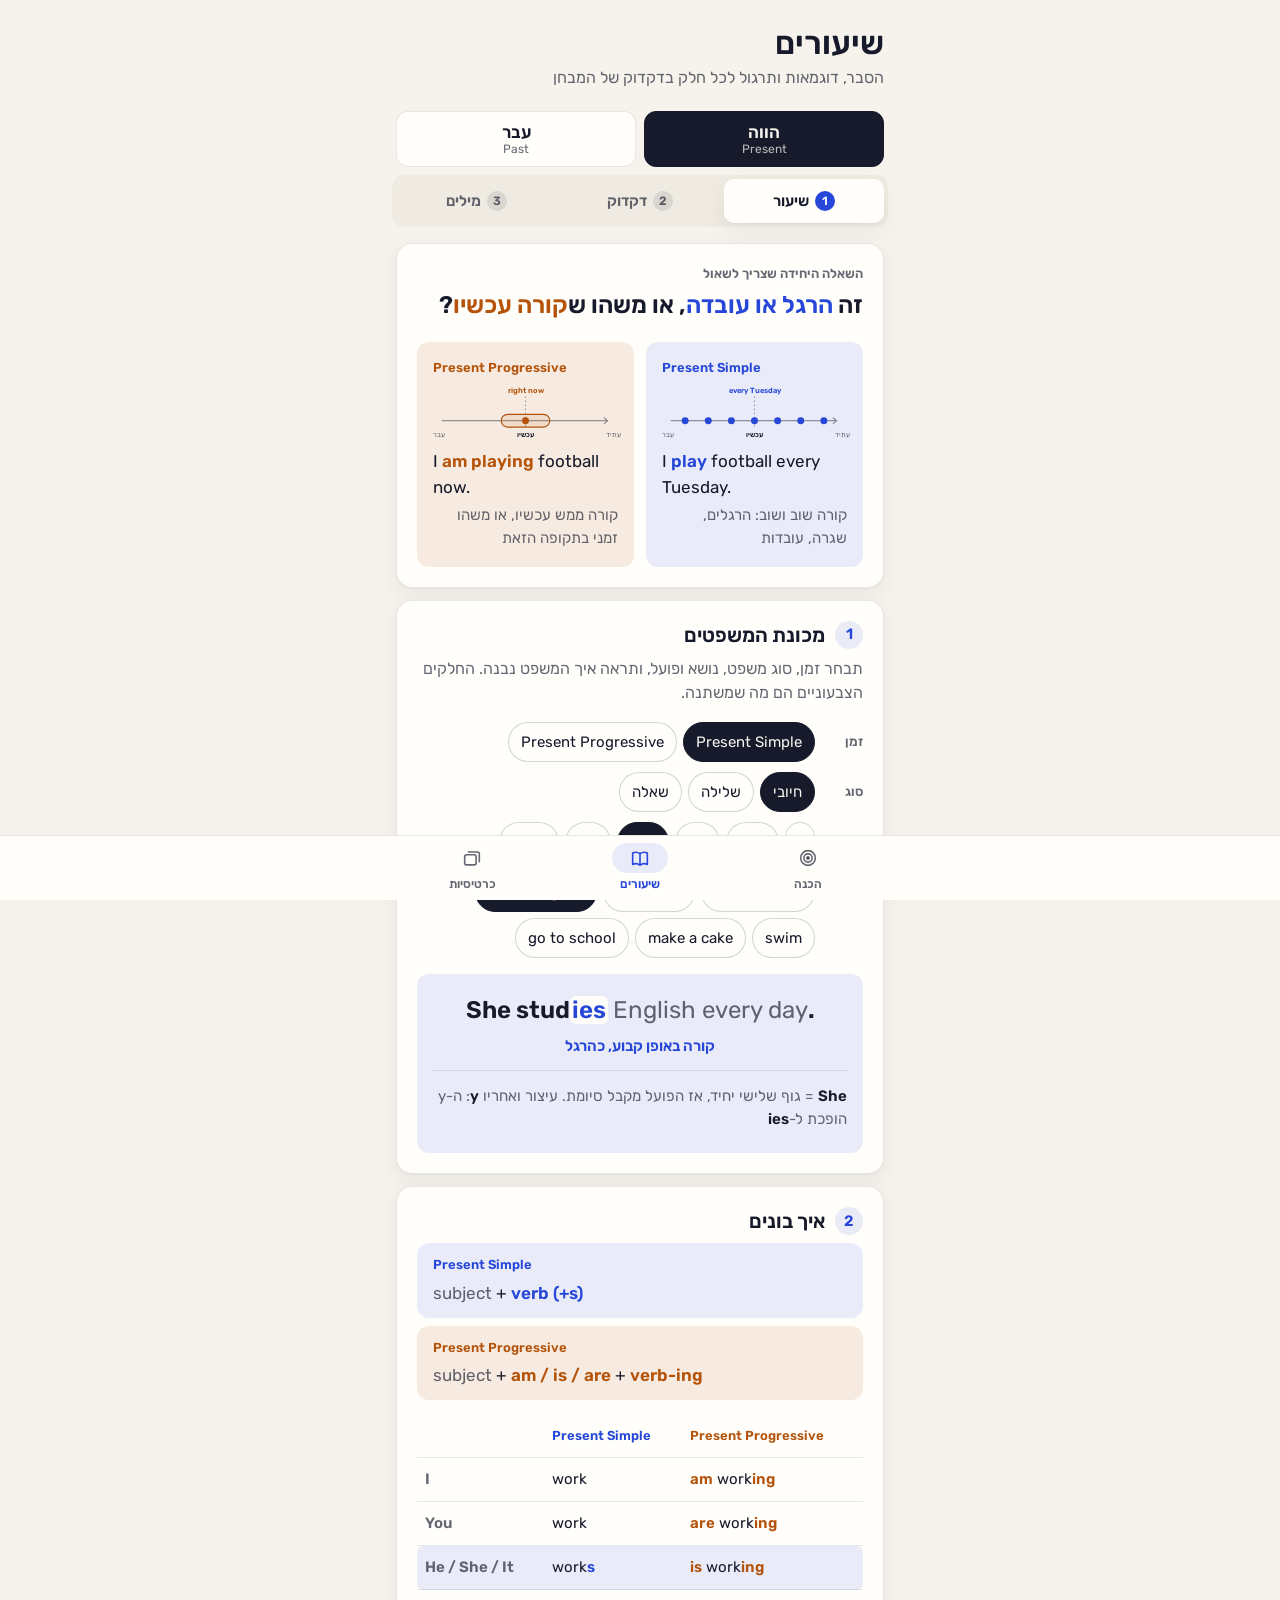
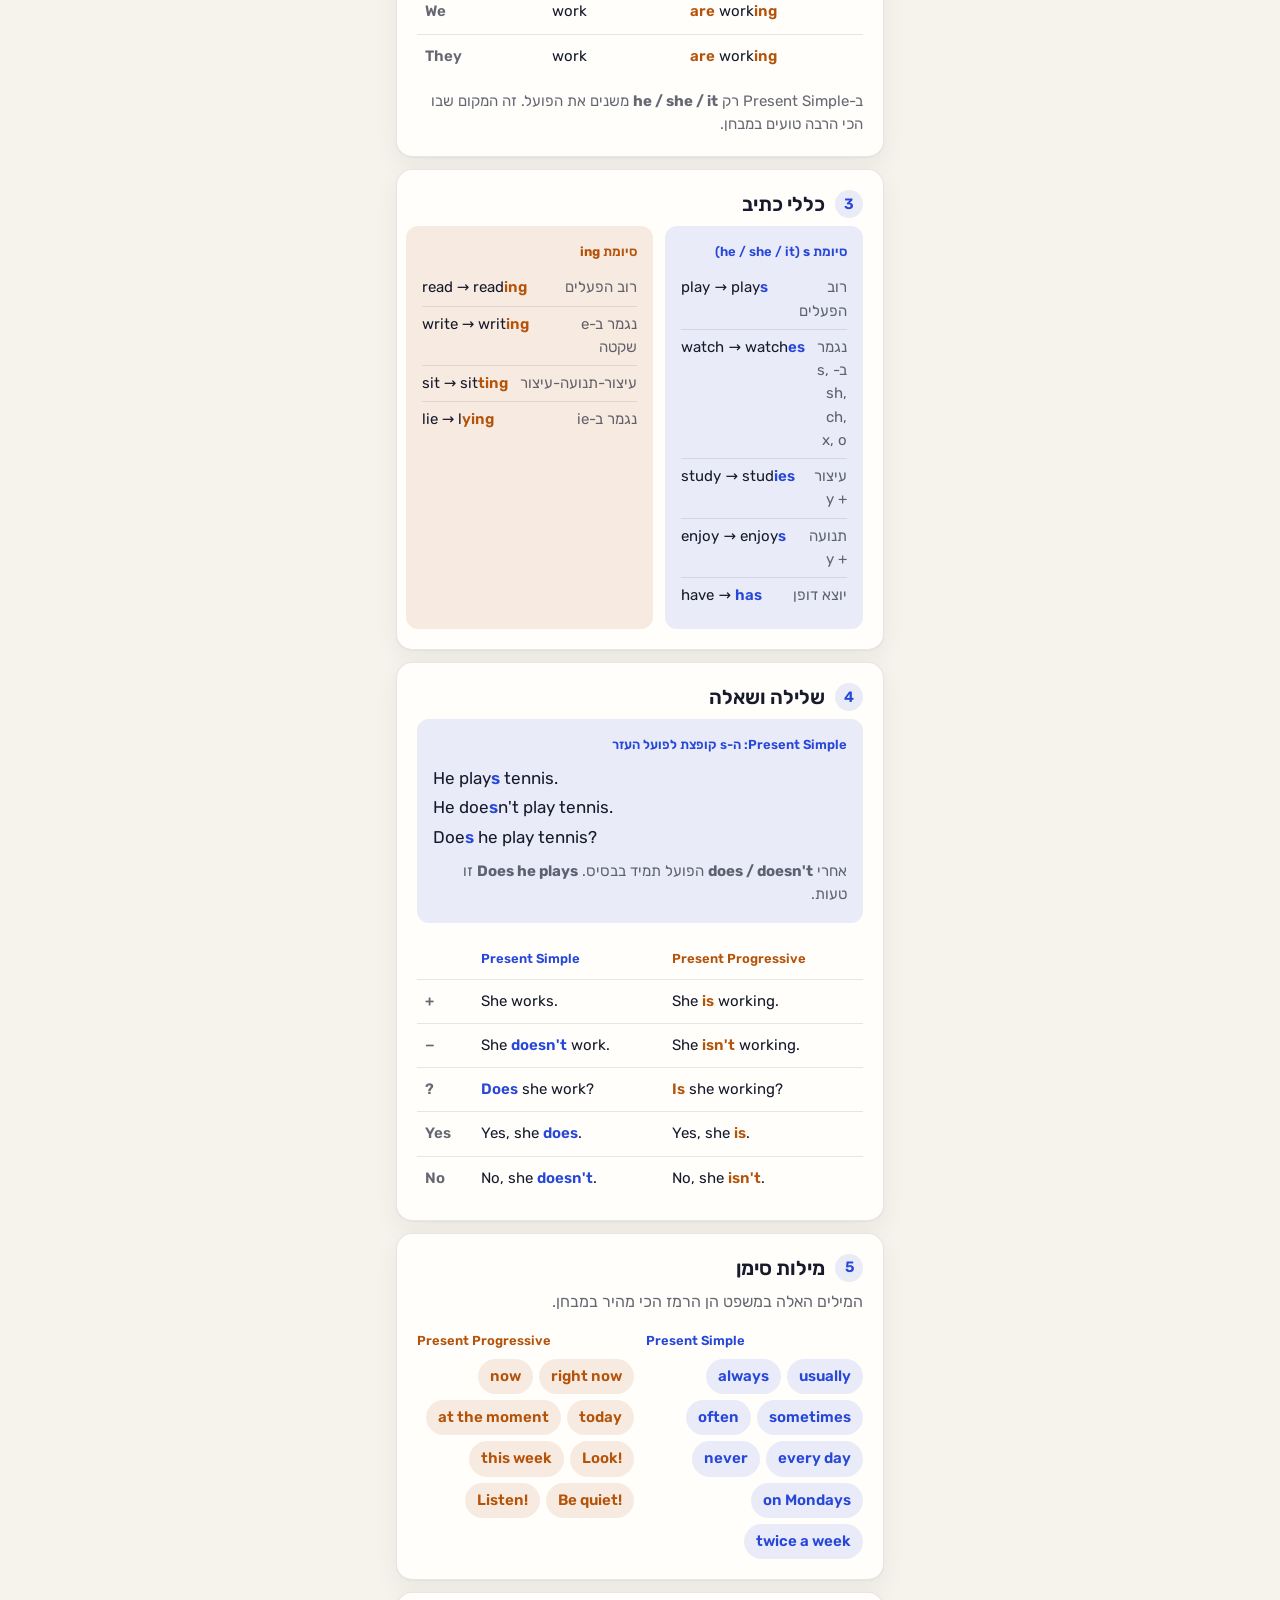
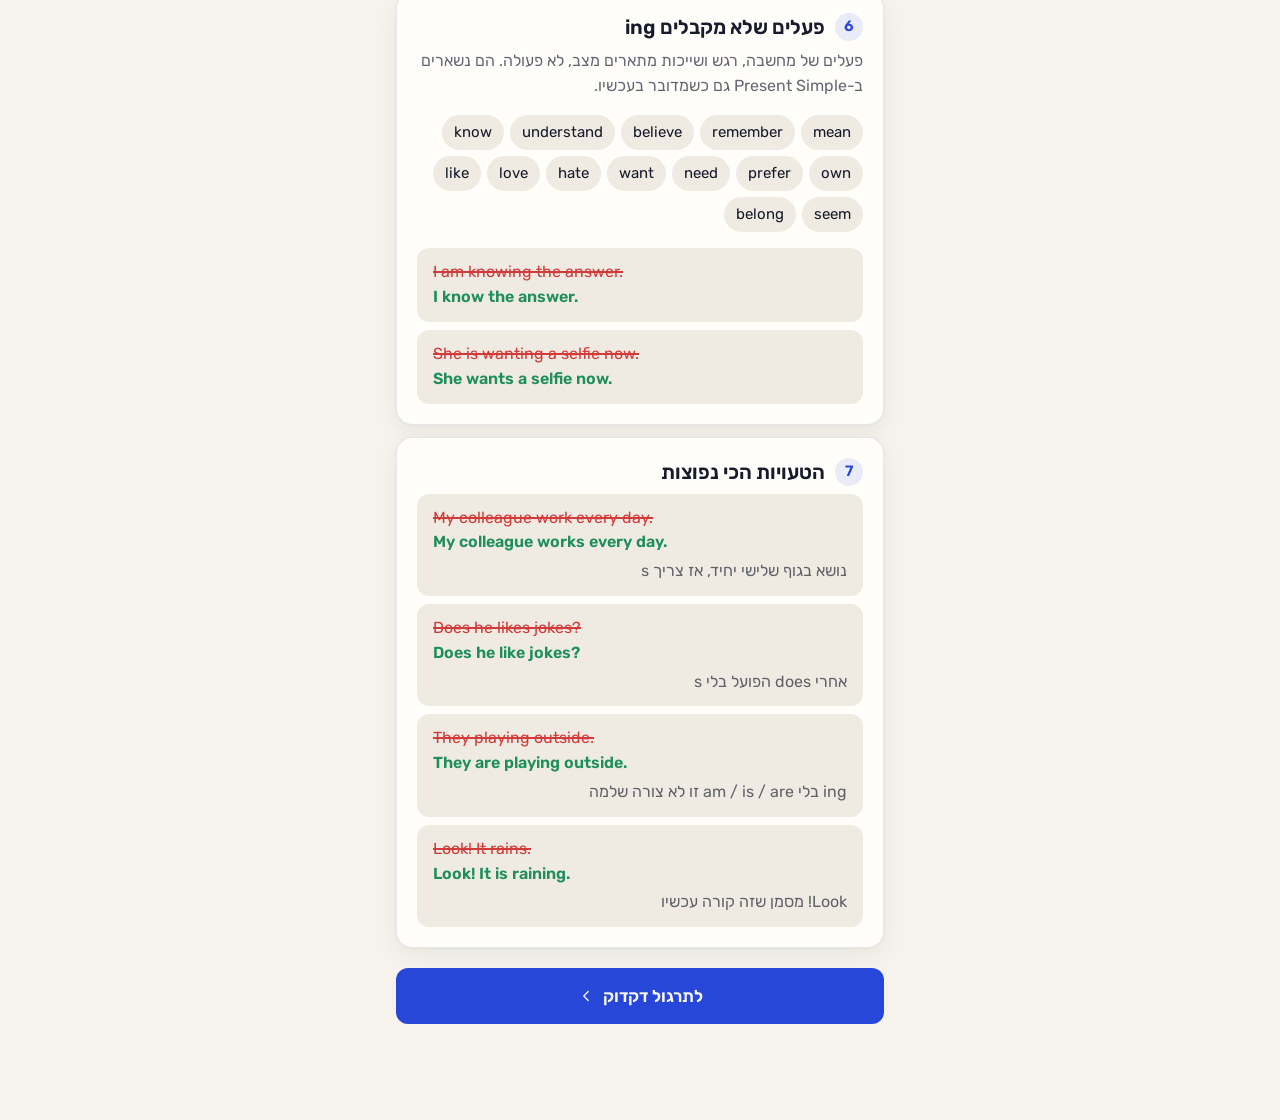
==== commit 118f7782: "Rebuild as an exam-prep app with a new logo and bottom navigation The app is now centred on the exam" ====
--- a/lesson.html
+++ b/lesson.html
@@ -3,7 +3,7 @@
 <head>
 <meta charset="UTF-8">
 <meta name="viewport" content="width=device-width, initial-scale=1, viewport-fit=cover">
-<title>שיעורי דקדוק</title>
+<title>שיעורים - הכנה למבחן באנגלית</title>
 <link rel="manifest" href="manifest.json">
 <link rel="icon" href="icons/icon-192.png">
 <link rel="apple-touch-icon" href="icons/icon-192.png">
@@ -18,15 +18,16 @@
 </head>
 <body>
 <main class="wrap lesson">
-  <header class="topbar">
-    <a class="back-btn pressable" href="index.html" id="back-link"></a>
-    <h1 class="topbar-title">שיעורי דקדוק</h1>
+  <header class="page-head">
+    <h1>שיעורים</h1>
+    <p class="lede">הסבר, דוגמאות ותרגול לכל חלק בדקדוק של המבחן</p>
   </header>
   <div id="nav"></div>
   <div id="panel"></div>
 </main>
+<nav class="tabbar" id="tabbar" aria-label="ניווט ראשי"></nav>
 <script src="js/icons.js"></script>
-<script>document.getElementById('back-link').innerHTML = icon('back') + '<span>למרכז הלימוד</span>';</script>
+<script>document.getElementById('tabbar').innerHTML = renderTabbar('lessons');</script>
 <script src="js/lesson.js"></script>
 </body>
 </html>
--- a/css/style.css
+++ b/css/style.css
@@ -115,9 +115,65 @@
 .meter > span{display:block;height:100%;border-radius:inherit;background:var(--accent);}
 
 /* ===== Home ===== */
-.home-head{margin-bottom:20px;}
-.eyebrow{display:block;font-size:13px;font-weight:600;color:var(--accent);margin-bottom:4px;}
-.home-head h1{font-size:32px;font-weight:600;line-height:1.2;margin-bottom:4px;}
+.page-head{margin-bottom:20px;}
+.page-head h1{font-size:32px;font-weight:600;line-height:1.2;margin-bottom:4px;}
+.eyebrow{display:block;font-size:13px;font-weight:600;color:var(--accent);margin-bottom:2px;}
+
+/* Brand header */
+.brand{display:flex;align-items:center;gap:14px;margin-bottom:20px;}
+.brand-mark{flex:none;width:56px;height:56px;display:block;}
+.brand-mark svg{display:block;width:100%;height:100%;border-radius:15px;box-shadow:0 6px 16px rgba(39,71,217,0.25);}
+.brand-text{min-width:0;}
+.brand h1{font-size:28px;font-weight:600;line-height:1.15;}
+
+/* Resume */
+.resume{
+  display:flex;align-items:center;gap:12px;width:100%;margin-bottom:12px;
+  padding:12px 16px;border-radius:var(--r-md);
+  background:var(--accent-soft);color:var(--text-1);
+}
+.resume-icon{flex:none;width:40px;height:40px;border-radius:50%;display:flex;align-items:center;justify-content:center;background:var(--accent);color:var(--on-accent);}
+.resume-icon .icon{width:18px;height:18px;fill:currentColor;stroke:none;}
+.resume-label{font-size:13px;font-weight:600;color:var(--accent);}
+.resume .chip{background:var(--surface);}
+
+/* What's on the exam */
+.exam-map{display:grid;grid-template-columns:1fr 1fr;gap:12px;margin-bottom:32px;}
+.map-tile{
+  display:flex;flex-direction:column;gap:2px;min-height:168px;padding:14px;
+  border-radius:var(--r-md);background:var(--surface);border:1px solid var(--border);box-shadow:var(--elev);
+  color:var(--text-1);text-decoration:none;text-align:start;
+}
+.map-top{display:flex;align-items:center;gap:8px;margin-bottom:6px;}
+.map-icon{flex:none;width:32px;height:32px;border-radius:10px;display:flex;align-items:center;justify-content:center;background:var(--accent-soft);color:var(--accent);}
+.map-icon .icon{width:18px;height:18px;}
+.map-name{font-size:15px;font-weight:600;}
+.map-stat{font-size:17px;font-weight:600;line-height:1.2;}
+.map-int{font-size:28px;font-variant-numeric:tabular-nums;}
+.map-sub{font-size:13px;color:var(--text-2);line-height:1.4;}
+.map-tile .meter{margin-top:auto;}
+.map-progress{font-size:12px;font-weight:600;color:var(--text-2);margin-top:6px;line-height:1.4;}
+.map-tip{margin-top:auto;padding-top:6px;color:var(--accent);font-weight:400;}
+
+/* Bottom tab bar */
+.tabbar{
+  position:fixed;inset-inline:0;bottom:0;z-index:20;
+  display:grid;grid-template-columns:repeat(3,1fr);
+  padding:6px max(8px, calc(50% - 252px)) calc(env(safe-area-inset-bottom, 0px) + 6px);
+  background:var(--surface);border-top:1px solid var(--border);
+}
+.tb-item{
+  display:flex;flex-direction:column;align-items:center;justify-content:center;gap:2px;min-height:52px;
+  font-size:12px;font-weight:600;color:var(--text-2);text-decoration:none;
+  user-select:none;-webkit-user-select:none;touch-action:manipulation;
+}
+.tb-icon{display:flex;align-items:center;justify-content:center;width:56px;height:30px;border-radius:var(--r-pill);transition:background-color 150ms var(--ease-out);}
+.tb-icon .icon{width:22px;height:22px;}
+.tb-item.on{color:var(--accent);}
+.tb-item.on .tb-icon{background:var(--accent-soft);}
+.tb-item:focus-visible{outline:2px solid var(--accent);outline-offset:-2px;border-radius:var(--r-sm);}
+body:not([data-screen="practice"]) .wrap{padding-bottom:calc(env(safe-area-inset-bottom, 0px) + 96px);}
+body[data-screen="practice"] .tabbar{display:none;}
 
 .home-rows{display:flex;flex-direction:column;gap:12px;margin-bottom:32px;}
 a.exam-row, a.task-open{color:inherit;text-decoration:none;}
@@ -413,7 +469,8 @@
 
 /* ===== Hover (mouse only) ===== */
 @media (hover: hover) and (pointer: fine){
-  .unit:hover, .exam-row:hover, .ds:not(.on):hover{border-color:var(--border-strong);}
+  .unit:hover, .exam-row:hover, .ds:not(.on):hover, a.map-tile:hover{border-color:var(--border-strong);}
+  .tb-item:not(.on):hover{color:var(--text-1);}
   .back-btn:hover, .icon-btn:hover{border-color:var(--border-strong);}
   .btn-quiet:not(:disabled):hover{color:var(--text-1);}
 }
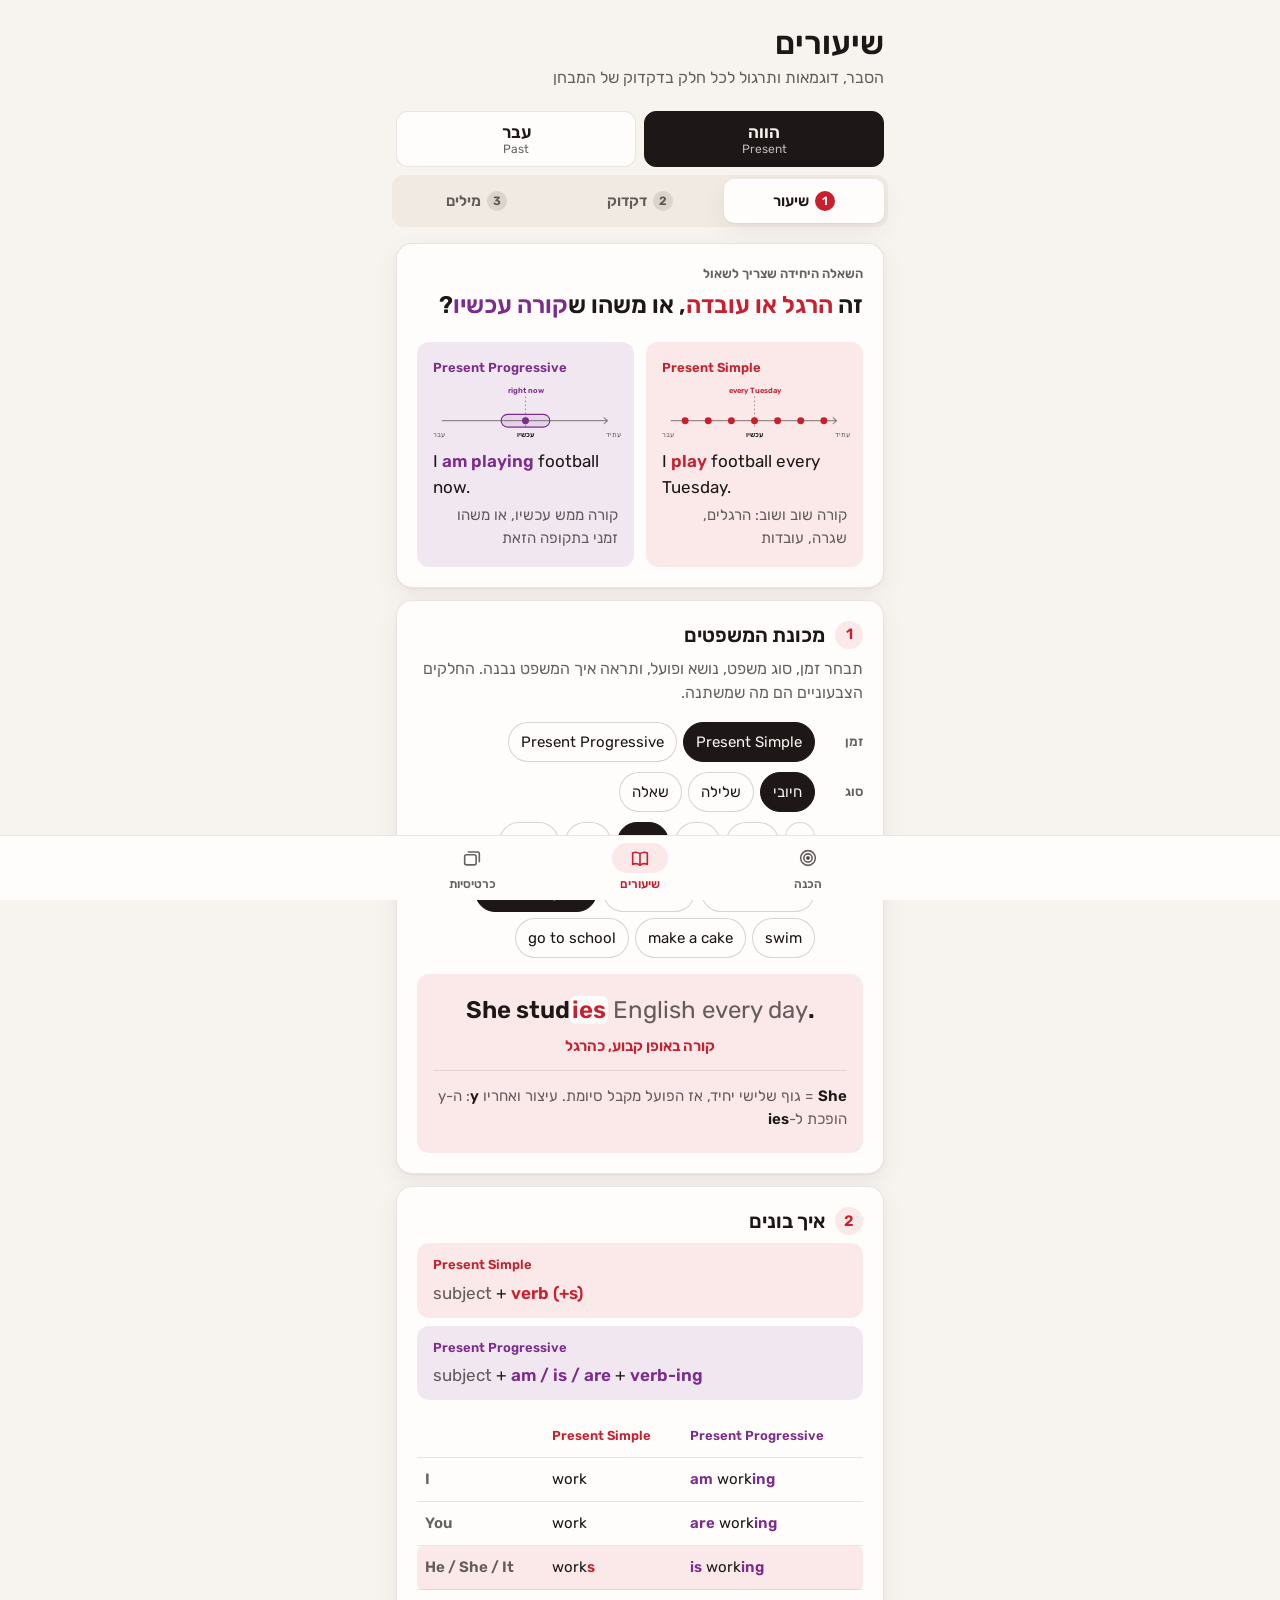
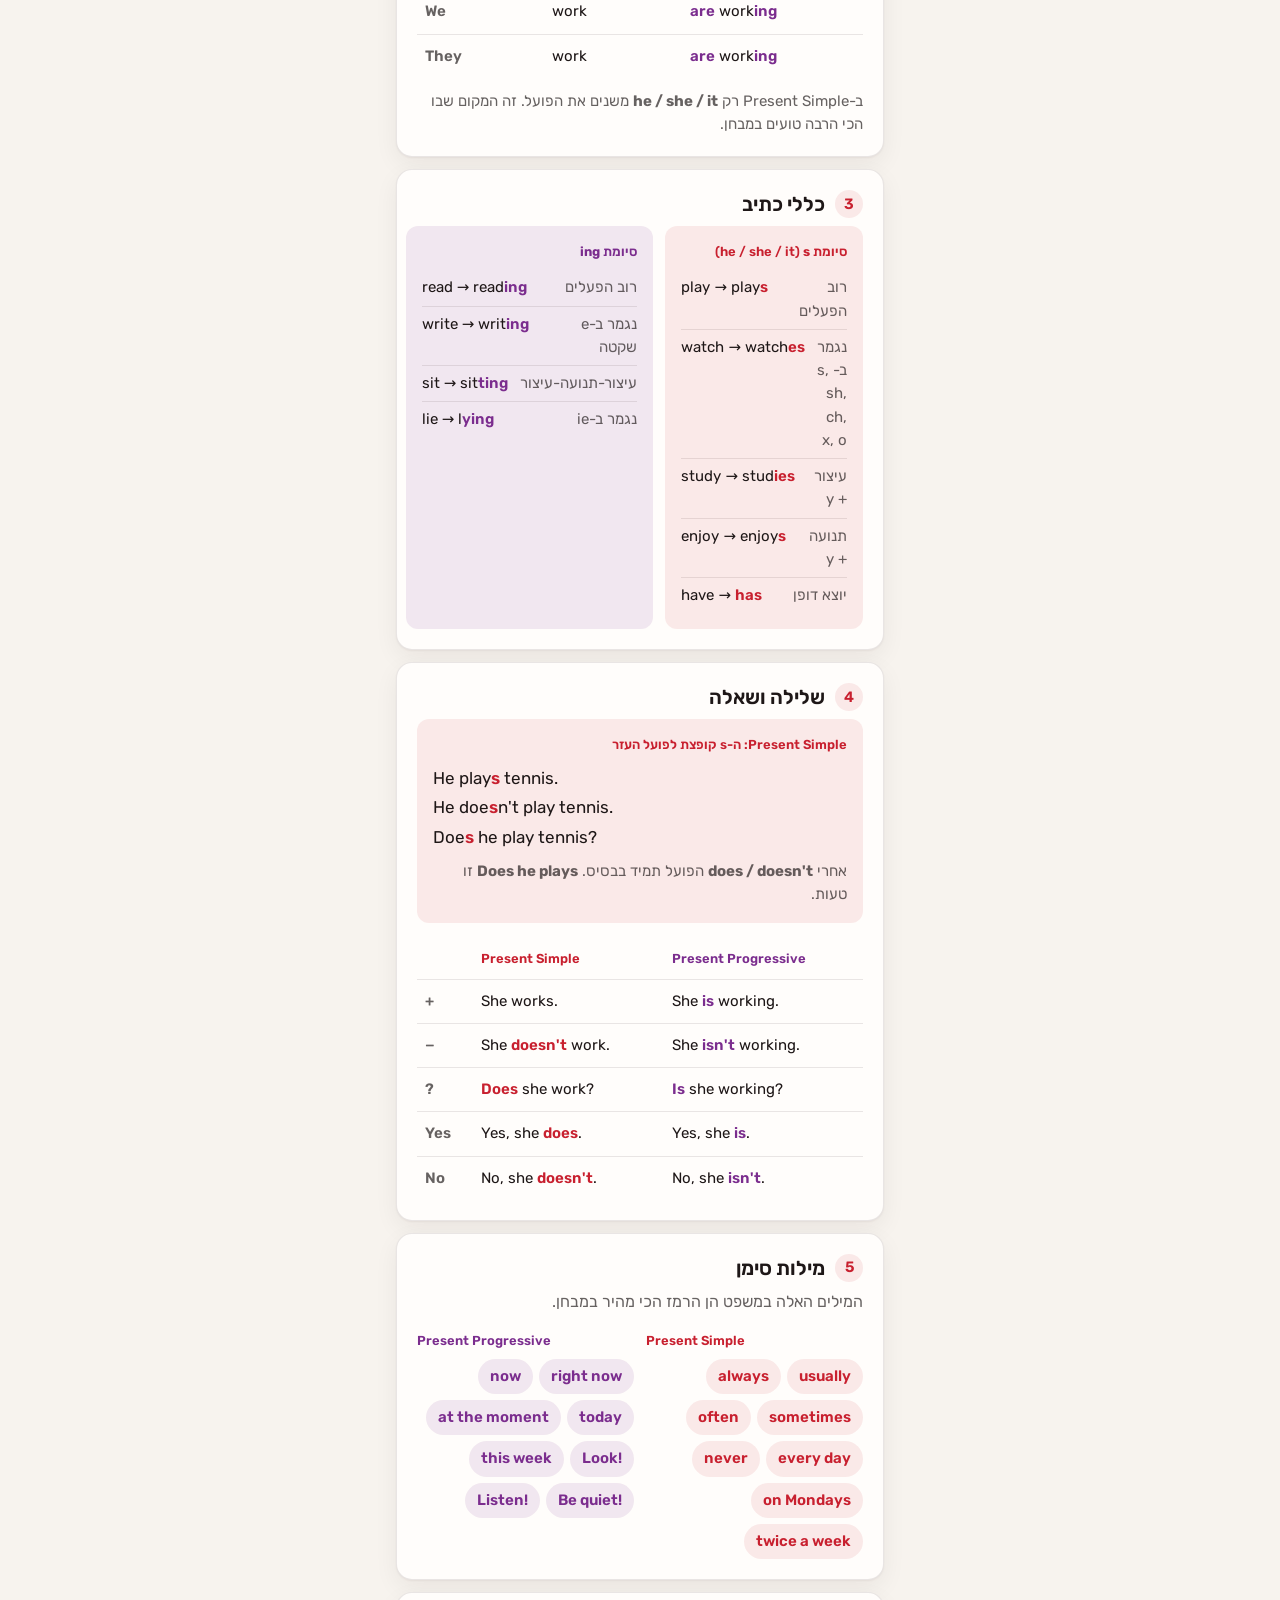
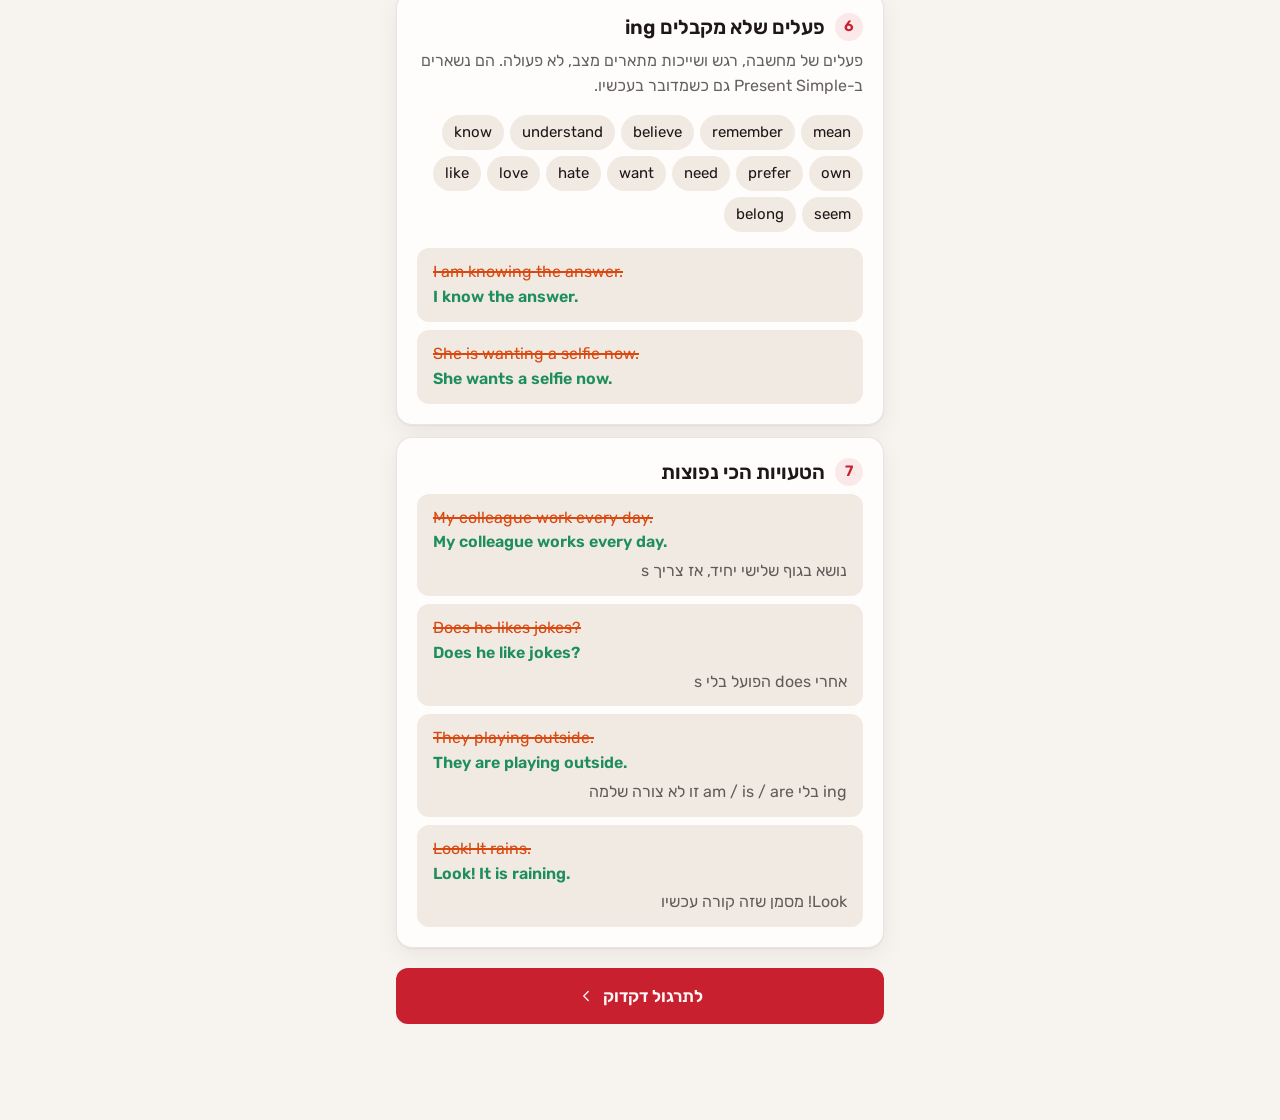
==== commit f59c52e6: "Switch to an English red palette and a red logo Blue read as "maths", so the brand colour is now an " ====
--- a/lesson.html
+++ b/lesson.html
@@ -8,8 +8,8 @@
 <link rel="icon" href="icons/icon-192.png">
 <link rel="apple-touch-icon" href="icons/icon-192.png">
 <meta name="color-scheme" content="light dark">
-<meta name="theme-color" media="(prefers-color-scheme: light)" content="#F6F3EC">
-<meta name="theme-color" media="(prefers-color-scheme: dark)" content="#0F1117">
+<meta name="theme-color" media="(prefers-color-scheme: light)" content="#F7F3EE">
+<meta name="theme-color" media="(prefers-color-scheme: dark)" content="#131012">
 <link rel="preconnect" href="https://fonts.googleapis.com">
 <link rel="preconnect" href="https://fonts.gstatic.com" crossorigin>
 <link rel="stylesheet" href="https://fonts.googleapis.com/css2?family=Rubik:wght@400;600&display=swap">
--- a/css/style.css
+++ b/css/style.css
@@ -1,31 +1,32 @@
 /* ===== Tokens ===== */
+/* English red on cream paper. Red = the brand ("red pen"); orange = wrong / not yet; green = right. */
 :root{
-  --bg:            #F6F3EC;
-  --surface:       #FFFEFB;
-  --sunken:        #EFEBE2;
-  --border:        rgba(22,26,43,0.10);
-  --border-strong: rgba(22,26,43,0.18);
-  --text-1:        #161A2B;
-  --text-2:        rgba(22,26,43,0.66);
-  --text-3:        rgba(22,26,43,0.44);
-
-  --accent:        #2747D9;
-  --accent-soft:   rgba(39,71,217,0.10);
-  --on-accent:     #F7F8FF;
-  --hero-bg:       #2747D9;
-  --hero-fg:       #F7F8FF;
+  --bg:            #F7F3EE;
+  --surface:       #FFFDFB;
+  --sunken:        #F0EAE3;
+  --border:        rgba(40,24,24,0.10);
+  --border-strong: rgba(40,24,24,0.18);
+  --text-1:        #1E1717;
+  --text-2:        rgba(30,23,23,0.68);
+  --text-3:        rgba(30,23,23,0.45);
+
+  --accent:        #C8202F;
+  --accent-soft:   rgba(200,32,47,0.09);
+  --on-accent:     #FFF8F7;
+  --hero-bg:       #B81C2B;
+  --hero-fg:       #FFF8F7;
 
   --good:          #1E8E5A;
   --good-soft:     rgba(30,142,90,0.12);
-  --bad:           #D33B3B;
-  --bad-soft:      rgba(211,59,59,0.10);
-
-  --card:          #FFFEFB;
-  --card-back:     #FBF8F0;
-  --card-rule:     rgba(39,71,217,0.12);
-  --card-margin:   rgba(211,59,59,0.50);
-
-  --elev: 0 1px 2px rgba(22,26,43,0.04), 0 8px 24px rgba(22,26,43,0.06);
+  --bad:           #D9480F;
+  --bad-soft:      rgba(217,72,15,0.10);
+
+  --card:          #FFFDFB;
+  --card-back:     #FDF6F1;
+  --card-rule:     rgba(30,23,23,0.08);
+  --card-margin:   rgba(200,32,47,0.55);
+
+  --elev: 0 1px 2px rgba(40,24,24,0.05), 0 8px 24px rgba(40,24,24,0.06);
 
   --r-sm: 12px;
   --r-md: 16px;
@@ -37,30 +38,30 @@
 
 @media (prefers-color-scheme: dark){
   :root{
-    --bg:            #0F1117;
-    --surface:       #171A22;
-    --sunken:        #12141B;
+    --bg:            #131012;
+    --surface:       #1C1719;
+    --sunken:        #171315;
     --border:        rgba(255,255,255,0.09);
     --border-strong: rgba(255,255,255,0.16);
-    --text-1:        #EEF0F6;
-    --text-2:        rgba(238,240,246,0.68);
-    --text-3:        rgba(238,240,246,0.44);
-
-    --accent:        #93A6FF;
-    --accent-soft:   rgba(147,166,255,0.13);
-    --on-accent:     #0F1117;
-    --hero-bg:       #24317A;
-    --hero-fg:       #EEF0F6;
+    --text-1:        #F4EEEE;
+    --text-2:        rgba(244,238,238,0.68);
+    --text-3:        rgba(244,238,238,0.44);
+
+    --accent:        #FF7B7B;
+    --accent-soft:   rgba(255,123,123,0.14);
+    --on-accent:     #1A0E10;
+    --hero-bg:       #7E1A24;
+    --hero-fg:       #F8EDEE;
 
     --good:          #4CC38A;
     --good-soft:     rgba(76,195,138,0.14);
-    --bad:           #FF7B7B;
-    --bad-soft:      rgba(255,123,123,0.13);
-
-    --card:          #1B1E28;
-    --card-back:     #1E2230;
-    --card-rule:     rgba(147,166,255,0.09);
-    --card-margin:   rgba(255,123,123,0.40);
+    --bad:           #FF9A5C;
+    --bad-soft:      rgba(255,154,92,0.14);
+
+    --card:          #201A1C;
+    --card-back:     #261E21;
+    --card-rule:     rgba(255,255,255,0.06);
+    --card-margin:   rgba(255,123,123,0.45);
 
     --elev: none;
   }
@@ -122,7 +123,7 @@
 /* Brand header */
 .brand{display:flex;align-items:center;gap:14px;margin-bottom:20px;}
 .brand-mark{flex:none;width:56px;height:56px;display:block;}
-.brand-mark svg{display:block;width:100%;height:100%;border-radius:15px;box-shadow:0 6px 16px rgba(39,71,217,0.25);}
+.brand-mark svg{display:block;width:100%;height:100%;border-radius:15px;box-shadow:0 6px 16px rgba(184,28,43,0.28);}
 .brand-text{min-width:0;}
 .brand h1{font-size:28px;font-weight:600;line-height:1.15;}
 
@@ -400,7 +401,7 @@
 .ds.past{background:transparent;}
 .ds.today{border-color:var(--accent);}
 .ds.today .ds-day{color:var(--accent);}
-.ds.exam .ds-num{color:var(--bad);font-weight:600;}
+.ds.exam .ds-num{color:var(--accent);font-weight:600;}
 .ds.on{background:var(--accent);border-color:var(--accent);}
 .ds.on .ds-day, .ds.on .ds-num, .ds.on .ds-mark{color:var(--on-accent);}
 
--- a/css/lesson.css
+++ b/css/lesson.css
@@ -1,16 +1,16 @@
 /* Lesson page. Builds on the tokens in style.css.
-   Two tenses get two codes everywhere: Simple = ink blue (the accent), Progressive = amber. */
+   Two tenses get two codes everywhere: Simple = red (the accent), Progressive = plum. */
 :root{
   --simple:      var(--accent);
   --simple-soft: var(--accent-soft);
-  --prog:        #B45309;
-  --prog-soft:   rgba(180,83,9,0.11);
+  --prog:        #7B2D8E;
+  --prog-soft:   rgba(123,45,142,0.10);
   --r-xs: 6px;
 }
 @media (prefers-color-scheme: dark){
   :root{
-    --prog:      #F5B25C;
-    --prog-soft: rgba(245,178,92,0.14);
+    --prog:      #D49BE6;
+    --prog-soft: rgba(212,155,230,0.14);
   }
 }
 
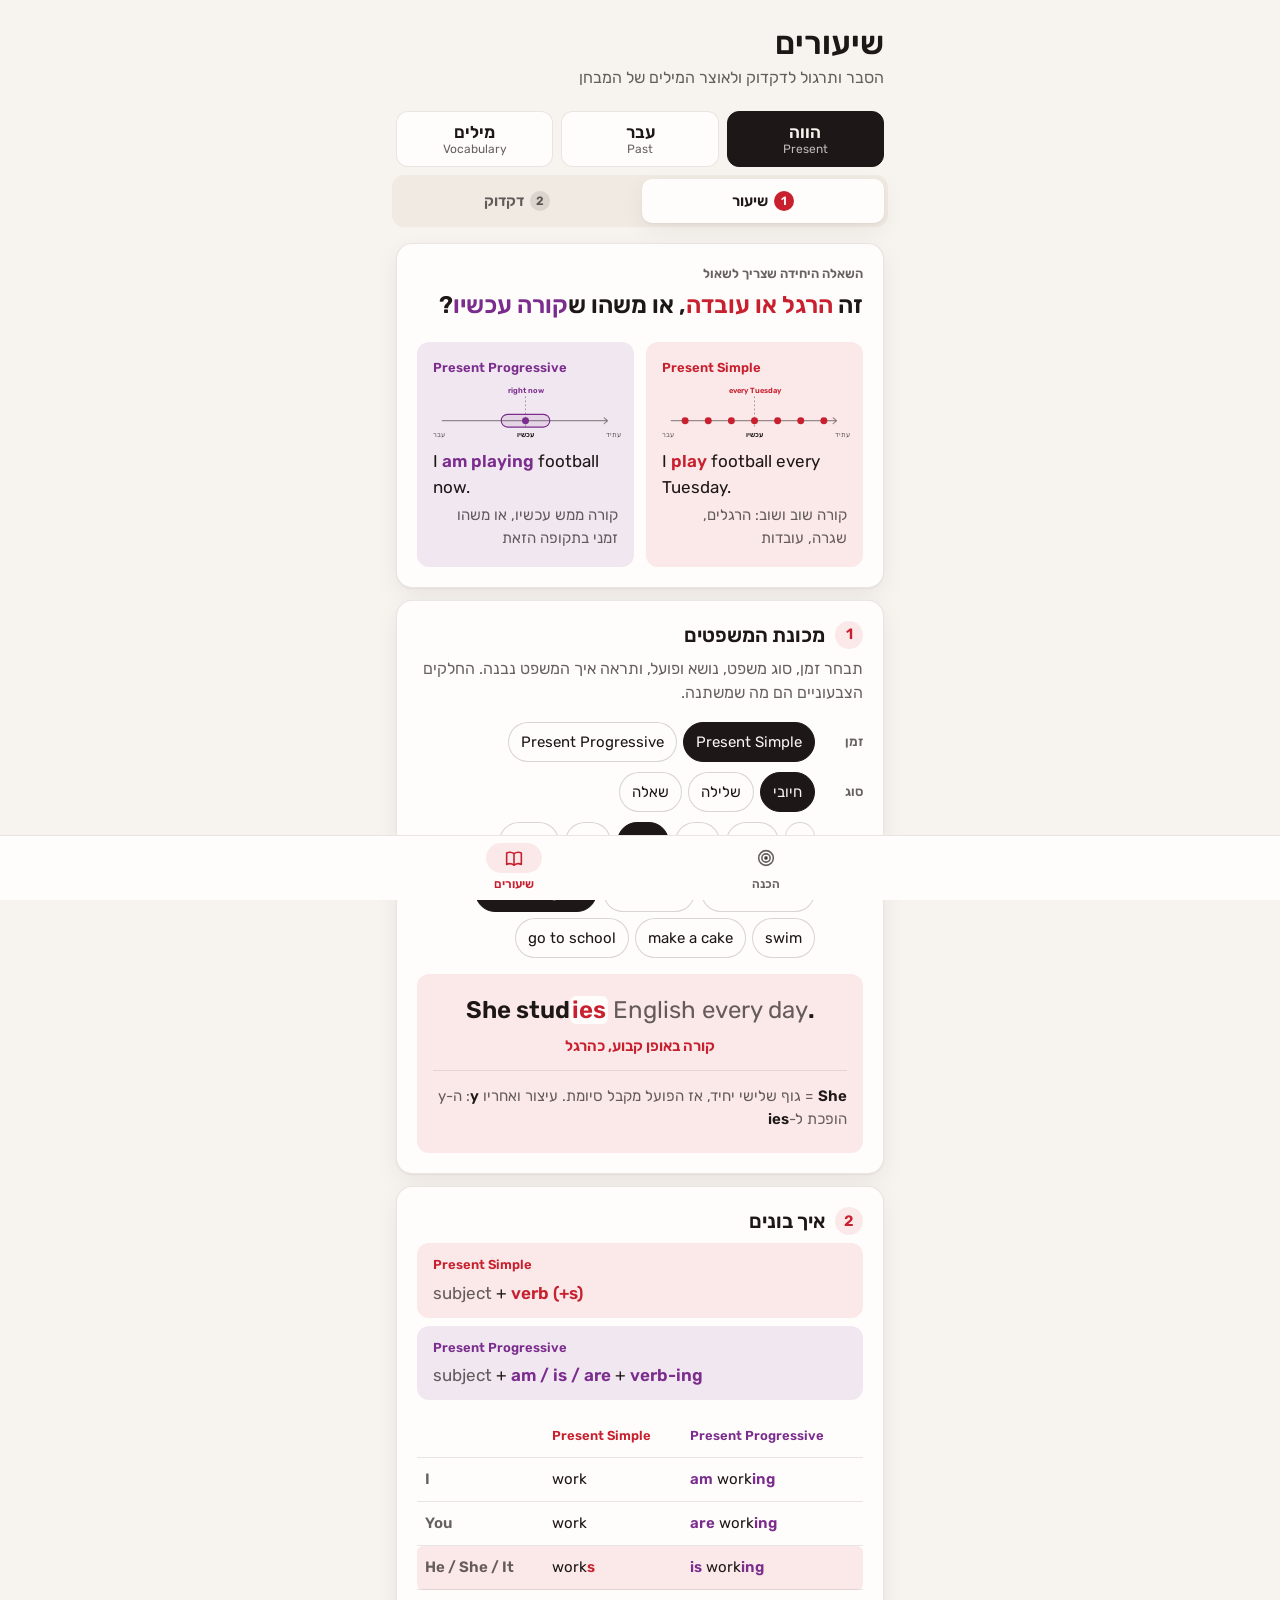
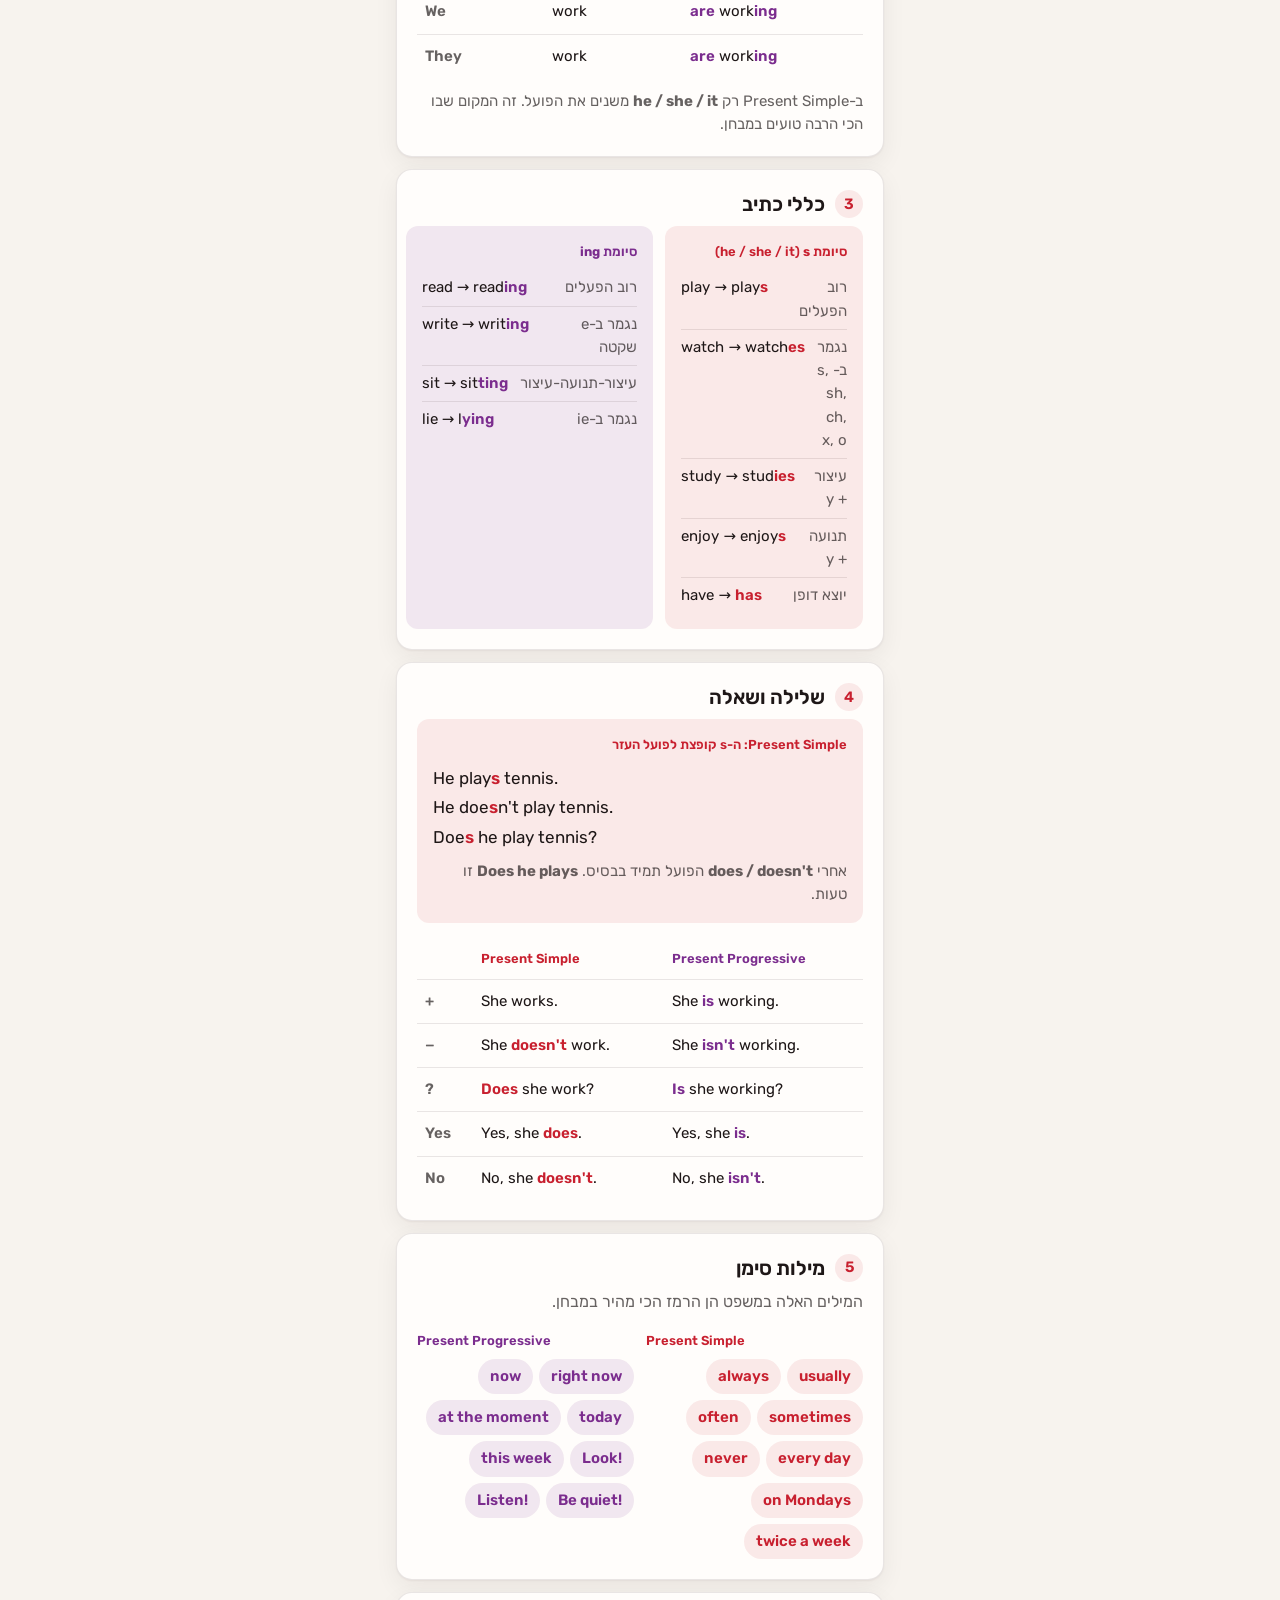
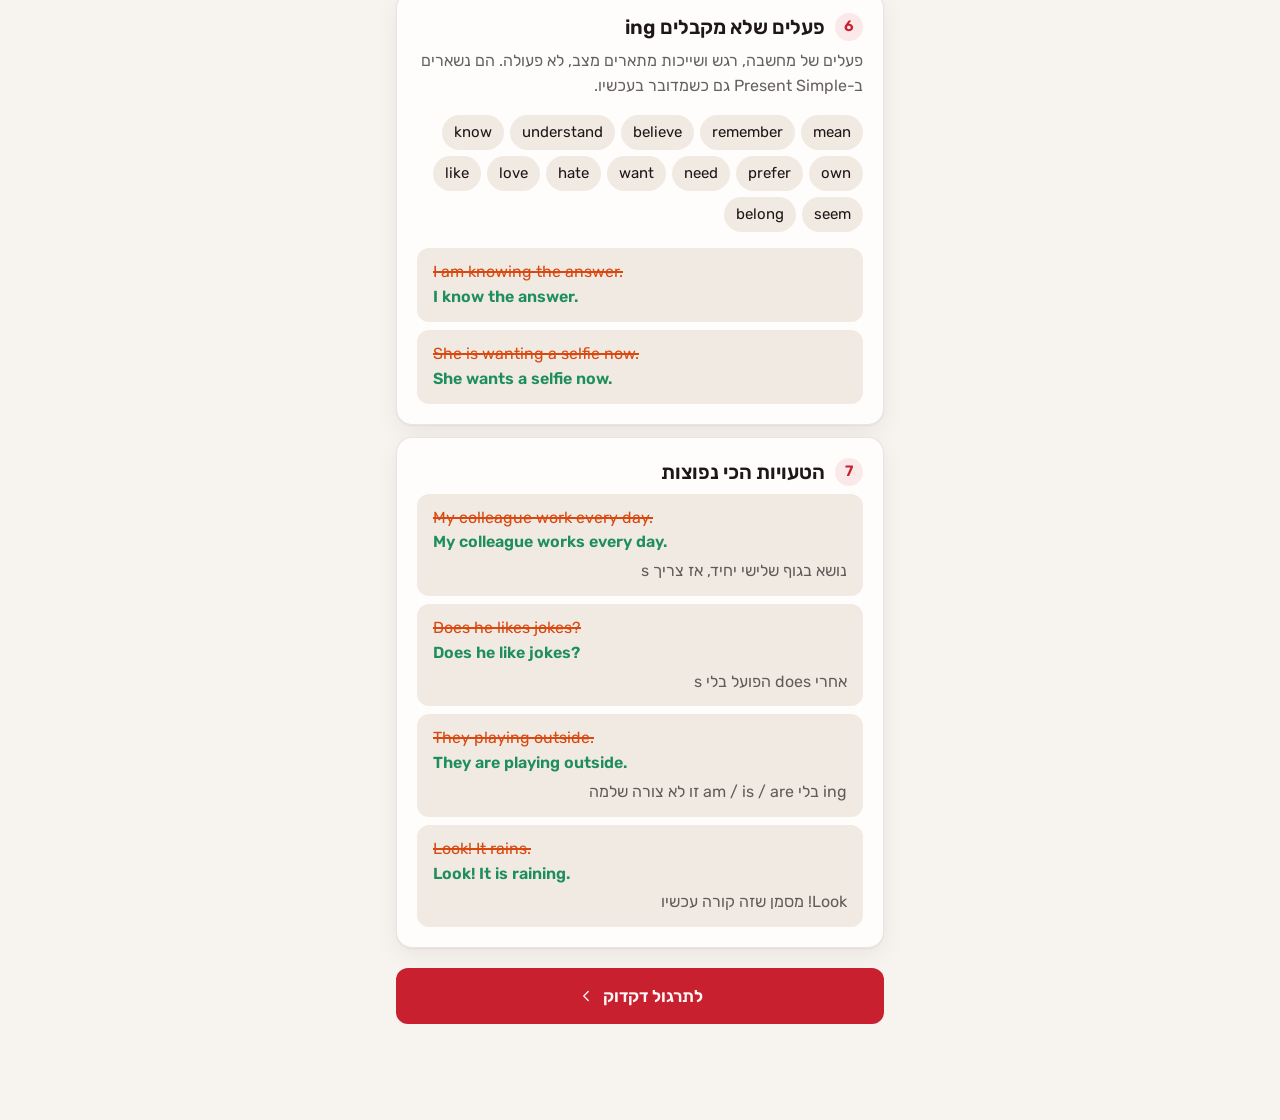
==== commit 37448ddd: "Move flashcards into Lessons and free up exam day - Lessons gets a third topic, Vocabulary, with the" ====
--- a/lesson.html
+++ b/lesson.html
@@ -20,13 +20,16 @@
 <main class="wrap lesson">
   <header class="page-head">
     <h1>שיעורים</h1>
-    <p class="lede">הסבר, דוגמאות ותרגול לכל חלק בדקדוק של המבחן</p>
+    <p class="lede">הסבר ותרגול לדקדוק ולאוצר המילים של המבחן</p>
   </header>
   <div id="nav"></div>
   <div id="panel"></div>
 </main>
 <nav class="tabbar" id="tabbar" aria-label="ניווט ראשי"></nav>
 <script src="js/icons.js"></script>
+<script src="js/data.js"></script>
+<script src="js/storage.js"></script>
+<script src="js/flame-badge.js"></script>
 <script>document.getElementById('tabbar').innerHTML = renderTabbar('lessons');</script>
 <script src="js/lesson.js"></script>
 </body>
--- a/css/style.css
+++ b/css/style.css
@@ -159,7 +159,7 @@
 /* Bottom tab bar */
 .tabbar{
   position:fixed;inset-inline:0;bottom:0;z-index:20;
-  display:grid;grid-template-columns:repeat(3,1fr);
+  display:grid;grid-auto-flow:column;grid-auto-columns:1fr;
   padding:6px max(8px, calc(50% - 252px)) calc(env(safe-area-inset-bottom, 0px) + 6px);
   background:var(--surface);border-top:1px solid var(--border);
 }
@@ -177,7 +177,7 @@
 body[data-screen="practice"] .tabbar{display:none;}
 
 .home-rows{display:flex;flex-direction:column;gap:12px;margin-bottom:32px;}
-a.exam-row, a.task-open{color:inherit;text-decoration:none;}
+a.exam-row, a.task-open, a.unit{color:inherit;text-decoration:none;}
 a.task-open{display:inline-flex;align-items:center;color:var(--accent);}
 .exam-row{
   display:flex;align-items:center;gap:16px;width:100%;
--- a/css/lesson.css
+++ b/css/lesson.css
@@ -19,7 +19,7 @@
 .lesson .topbar{margin-bottom:12px;}
 
 /* Topic switch */
-.topic-switch{display:grid;grid-template-columns:1fr 1fr;gap:8px;margin-bottom:8px;}
+.topic-switch{display:grid;grid-auto-flow:column;grid-auto-columns:1fr;gap:8px;margin-bottom:8px;}
 .topic{
   display:flex;flex-direction:column;align-items:center;justify-content:center;gap:0;
   min-height:56px;border-radius:var(--r-sm);
